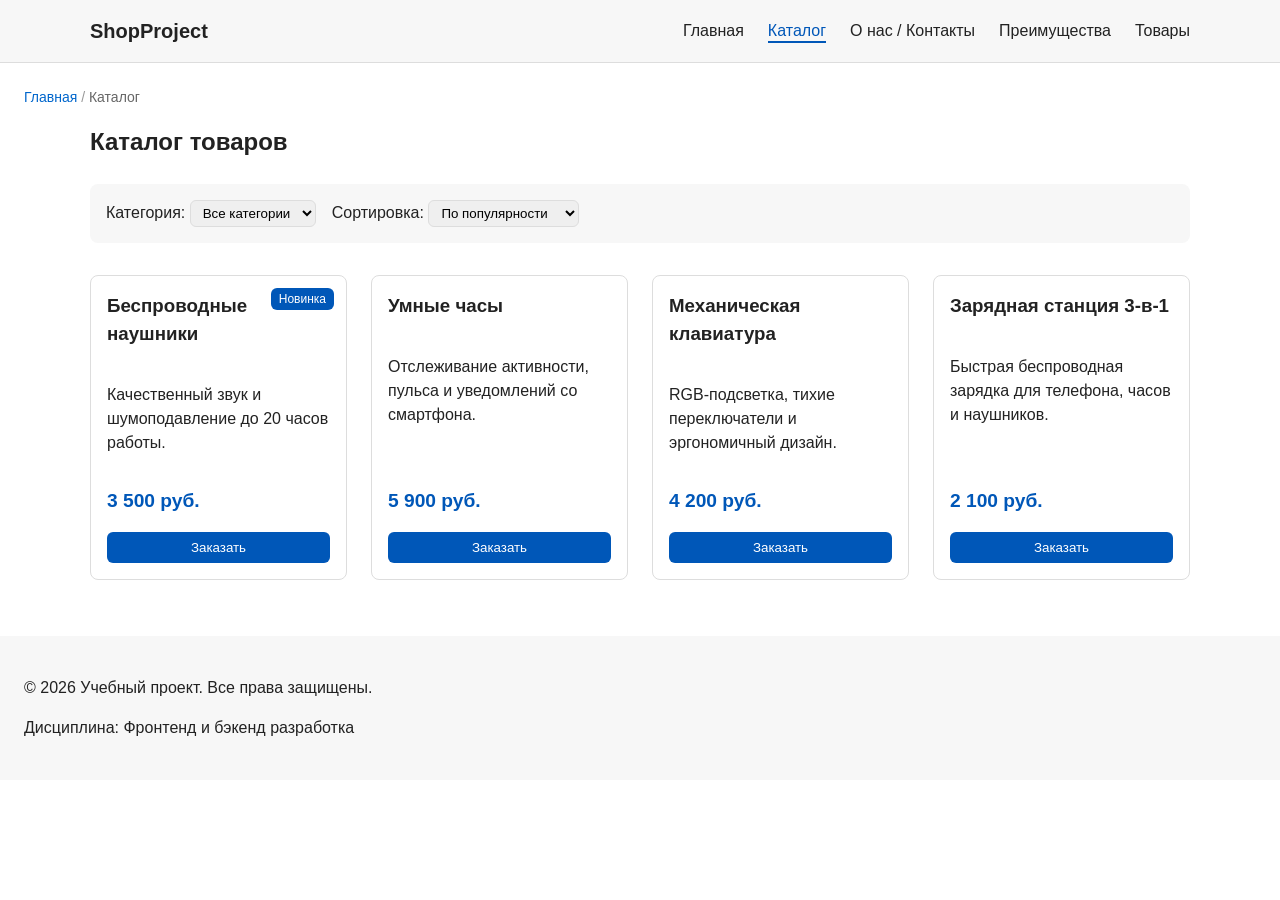
==== catalog.html @ 69bc6176 "feat: add multi-page structure navigation and anchors" ====
<!DOCTYPE html>
<html lang="ru">
<head>
  <meta charset="UTF-8">
  <meta name="viewport" content="width=device-width, initial-scale=1.0">
  <meta name="description" content="Каталог товаров учебного интернет-магазина ShopProject.">
  <title>Каталог товаров — ShopProject</title>
  <link rel="stylesheet" href="css/style.css">
  <script src="js/main.js" defer></script>
</head>
<body>
  <header class="header">
    <div class="header__container">
      <a class="logo" href="index.html">ShopProject</a>
      <input type="checkbox" id="menu-toggle" class="menu-toggle" hidden>
      <label for="menu-toggle" class="burger-button" aria-label="Открыть меню">
        <span></span><span></span><span></span>
      </label>
      <nav class="nav" aria-label="Основная навигация">
        <ul class="nav__list">
          <li class="nav__item"><a class="nav__link" href="index.html">Главная</a></li>
          <li class="nav__item"><a class="nav__link nav__link--active" href="catalog.html">Каталог</a></li>
          <li class="nav__item"><a class="nav__link" href="contacts.html">О нас / Контакты</a></li>
          <li class="nav__item"><a class="nav__link" href="index.html#advantages">Преимущества</a></li>
          <li class="nav__item"><a class="nav__link" href="index.html#popular">Товары</a></li>
        </ul>
      </nav>
    </div>
  </header>
 
  <main class="main-content">
    <nav class="breadcrumbs" aria-label="Хлебные крошки">
      <a href="index.html">Главная</a>
      <span>Каталог</span>
    </nav>

    <section class="section">
      <h1 class="page-title">Каталог товаров</h1>
 
      <!-- Фильтры и каталог -->
      <div class="catalog-toolbar">
        <div class="catalog-toolbar__filter">
          <label for="category-filter">Категория:</label>
          <select id="category-filter" name="category">
            <option value="all">Все категории</option>
            <option value="electronics">Электроника</option>
            <option value="accessories">Аксессуары</option>
          </select>
        </div>
        <div class="catalog-toolbar__sort">
          <label for="price-sort">Сортировка:</label>
          <select id="price-sort" name="sort">
            <option value="popular">По популярности</option>
            <option value="asc">Сначала дешевле</option>
            <option value="desc">Сначала дороже</option>
          </select>
        </div>
      </div>
 
      <div class="catalog-grid">
        <article class="product-card">
          <span class="product-card__badge">Новинка</span>
          <h3 class="product-card__title">Беспроводные наушники</h3>
          <p class="product-card__description">Качественный звук и шумоподавление до 20 часов работы.</p>
          <p class="product-card__price">3 500 руб.</p>
          <button class="button product-card__button" type="button" data-product="Беспроводные наушники">Заказать</button>
        </article>
 
        <article class="product-card">
          <h3 class="product-card__title">Умные часы</h3>
          <p class="product-card__description">Отслеживание активности, пульса и уведомлений со смартфона.</p>
          <p class="product-card__price">5 900 руб.</p>
          <button class="button product-card__button" type="button" data-product="Умные часы">Заказать</button>
        </article>
 
        <article class="product-card">
          <h3 class="product-card__title">Механическая клавиатура</h3>
          <p class="product-card__description">RGB-подсветка, тихие переключатели и эргономичный дизайн.</p>
          <p class="product-card__price">4 200 руб.</p>
          <button class="button product-card__button" type="button" data-product="Механическая клавиатура">Заказать</button>
        </article>
 
        <article class="product-card">
          <h3 class="product-card__title">Зарядная станция 3-в-1</h3>
          <p class="product-card__description">Быстрая беспроводная зарядка для телефона, часов и наушников.</p>
          <p class="product-card__price">2 100 руб.</p>
          <button class="button product-card__button" type="button" data-product="Зарядная станция">Заказать</button>
        </article>
      </div>
    </section>
  </main>
 
  <footer id="contacts" class="footer">
    <p>&copy; 2026 Учебный проект. Все права защищены.</p>
    <p>Дисциплина: Фронтенд и бэкенд разработка</p>
  </footer>
</body>
</html>
---- css/style.css ----
.site-header {
  max-width: 1100px;
  margin: 0 auto;
}

/*
  Оформляем текстовый логотип.
*/
.site-logo {
  font-weight: bold;
  text-decoration: none;
  color: #222222;
}

/*
  Убираем стандартные отступы и маркеры списка навигации.
*/
.site-nav__list {
  padding: 0;
  margin: 16px 0 0;
  list-style: none;
}

/*
  Добавляем расстояние между пунктами меню.
*/
.site-nav__list li {
  margin-bottom: 8px;
}

/*
  Оформляем ссылки меню.
*/
.site-nav__list a {
  color: #0057b8;
  text-decoration: none;
}

/*
  При наведении мыши подчёркиваем ссылку.
  Подробно состояния интерфейса будут рассмотрены в практической работе 1.7.
*/
.site-nav__list a:hover {
  text-decoration: underline;
}
.hero {
  max-width: 1100px;
  margin: 0 auto 32px;
  padding: 32px 20px;
  background-color: #eef5ff;
  border-radius: 12px;
}

/*
  Общий класс для разделов страницы.
*/
.section {
  max-width: 1100px;
  margin: 0 auto 32px;
}

/*
  Убираем лишний верхний отступ у заголовков разделов.
*/
.section h2 {
  margin-top: 0;
}
.product-card {
  margin-bottom: 16px;
  padding: 16px;
  border: 1px solid #dddddd;
  border-radius: 8px;
  background-color: #ffffff;
}
.product-card h3 {
  margin-top: 0;
}
.button {
  display: inline-block;
  padding: 10px 16px;
  color: #ffffff;
  background-color: #0057b8;
  text-decoration: none;
  border-radius: 6px;
}

/*
  Простое состояние наведения для кнопки.
*/
.button:hover {
  background-color: #003f86;
  color: var(--color-white);
}

/*
  Дополнительный информационный блок.
*/
.aside-info {
  max-width: 1100px;
  margin: 0 auto 32px;
  padding: 16px;
  border-left: 4px solid #0057b8;
  background-color: #f7f7f7;
}
/*
  Модальное окно.
  Элемент dialog сам умеет открываться поверх страницы.
*/
.order-dialog {
  width: min(100% - 32px, 560px);
  padding: 24px;
  border: none;
  border-radius: 12px;
}

/*
  Затемнение фона за модальным окном.
*/
.order-dialog::backdrop {
  background-color: rgba(0, 0, 0, 0.5);
}

/*
  Поле формы.
  Каждый блок получает нижний отступ.
*/
.form-field {
  margin-bottom: 16px;
}

/*
  Подпись поля.
*/
.form-field label {
  display: block;
  margin-bottom: 6px;
}

/*
  Основные поля формы.
*/
.form-field input,
.form-field select,
.form-field textarea {
  width: 100%;
  padding: 10px 12px;
  border: 1px solid #cccccc;
  border-radius: 6px;
  font: inherit;
}

/*
  Checkbox не должен занимать всю ширину.
*/
.form-field input[type="checkbox"] {
  width: auto;
}

/*
  Подсказка под полем телефона.
*/
.form-field small {
  display: block;
  margin-top: 4px;
  color: #666666;
}

/*
  Видимый фокус для клавиатурной навигации.
*/
.form-field input:focus-visible,
.form-field select:focus-visible,
.form-field textarea:focus-visible,
.form-actions button:focus-visible {
  outline: 2px solid #0057b8;
  outline-offset: 2px;
}

/*
  Подсветка ошибочных полей.
  Атрибут aria-invalid будет добавляться через JavaScript.
*/
[aria-invalid="true"] {
  border-color: #b00020;
}

/*
  Кнопки формы.
*/
.form-actions {
  display: flex;
  gap: 12px;
  margin-top: 20px;
}

/*
  Сообщение об успешной отправке.
*/
.success-message {
  max-width: 1100px;
  margin: 24px auto;
  padding: 16px;
  border-left: 4px solid #168a2f;
  background-color: #eefaf0;
}

/* ===============================
   1. Переменные проекта
   =============================== */
:root {
  /* Основные цвета */
  --color-bg: #ffffff;
  --color-text: #222222;
  --color-muted: #666666;
  --color-primary: #0057b8;
  --color-primary-dark: #003f86;
  --color-border: #dddddd;
  --color-surface: #f7f7f7;
  --color-surface-accent: #eef5ff;
  --color-danger: #b00020;
  --color-success: #168a2f;
  --color-success-bg: #eefaf0;
  --color-white: #ffffff;

  /* Отступы */
  --space-xs: 4px;
  --space-sm: 8px;
  --space-md: 16px;
  --space-lg: 24px;
  --space-xl: 32px;

  /* Скругления */
  --radius-sm: 6px;
  --radius-md: 8px;
  --radius-lg: 12px;

  /* Размеры */
  --container-width: 1100px;
}

/* ===============================
   2. Базовые стили
   =============================== */
* {
  box-sizing: border-box;
}

body {
  margin: 0;
  font-family: Arial, sans-serif;
  line-height: 1.5;
  color: var(--color-text);
  background-color: var(--color-bg);
}

header,
main,
footer {
  padding: var(--space-lg);
}

header,
footer {
  background-color: var(--color-surface);
}

/* ===============================
   3. Общие элементы интерфейса
   =============================== */
a {
  color: var(--color-primary);
}

a:hover {
  color: var(--color-primary-dark);
}

a:focus-visible {
  outline: 2px solid var(--color-primary);
  outline-offset: 3px;
}

.button {
  display: inline-block;
  padding: var(--space-sm) var(--space-md);
  color: var(--color-white);
  background-color: var(--color-primary);
  text-decoration: none;
  border: none;
  border-radius: var(--radius-sm);
  cursor: pointer;
}

.button:hover {
  background-color: var(--color-primary-dark);
}

.button:focus-visible {
  outline: 2px solid var(--color-primary);
  outline-offset: 3px;
}

.button:disabled {
  opacity: 0.6;
  cursor: not-allowed;
}

/* ===============================
   4. Компоненты страницы
   =============================== */
.hero {
  max-width: var(--container-width);
  margin: 0 auto var(--space-xl);
  padding: var(--space-xl) var(--space-lg);
  background-color: var(--color-surface-accent);
  border-radius: var(--radius-lg);
}

.section {
  max-width: var(--container-width);
  margin: 0 auto var(--space-xl);
}

.section h2 {
  margin-top: 0;
}

.product-card {
  margin-bottom: var(--space-md);
  padding: var(--space-md);
  border: 1px solid var(--color-border);
  border-radius: var(--radius-md);
  background-color: var(--color-bg);
}

.product-card:hover {
  border-color: var(--color-primary);
}

.product-card h3 {
  margin-top: 0;
}

.aside-info {
  max-width: var(--container-width);
  margin: 0 auto var(--space-xl);
  padding: var(--space-md);
  border-left: 4px solid var(--color-primary);
  background-color: var(--color-surface);
}

/* ===============================
   5. Форма и модальное окно
   =============================== */
.order-dialog {
  width: min(100% - 32px, 560px);
  padding: var(--space-lg);
  border: none;
  border-radius: var(--radius-lg);
}

.order-dialog::backdrop {
  background-color: rgba(0, 0, 0, 0.5);
}

.form-field {
  margin-bottom: var(--space-md);
}

.form-field label {
  display: block;
  margin-bottom: var(--space-xs);
}

.form-field input,
.form-field select,
.form-field textarea {
  width: 100%;
  padding: 10px 12px;
  border: 1px solid var(--color-border);
  border-radius: var(--radius-sm);
  font: inherit;
}

.form-field input[type="checkbox"] {
  width: auto;
}

.form-field small {
  display: block;
  margin-top: var(--space-xs);
  color: var(--color-muted);
}

.form-field input:hover,
.form-field select:hover,
.form-field textarea:hover {
  border-color: var(--color-primary);
}

.form-field input:focus-visible,
.form-field select:focus-visible,
.form-field textarea:focus-visible,
.form-actions button:focus-visible {
  outline: 2px solid var(--color-primary);
  outline-offset: 3px;
}

[aria-invalid="true"] {
  border-color: var(--color-danger);
}

.success-message {
  max-width: var(--container-width);
  margin: var(--space-lg) auto;
  padding: var(--space-md);
  border-left: 4px solid var(--color-success);
  background-color: var(--color-success-bg);
}
.header {
  position: sticky;
  top: 0;
  z-index:1000;
  background-color: var(--color-surface);
  border-bottom: 1px solid var(--color-border);
  padding: var(--space-md) var(--space-lg);
}
 
.header__container {
  max-width: var(--container-width);
  margin: 0 auto;
  display: flex;
  align-items: center;
  justify-content: space-between;
}
 
.logo {
  font-size: 1.25rem;
  font-weight: bold;
  color: var(--color-text);
  text-decoration: none;
}
 
.nav__list {
  display: flex;
  gap: var(--space-lg);
  margin: 0;
  padding: 0;
  list-style: none;
}
 
.nav__link {
  color: var(--color-text);
  text-decoration: none;
  font-weight: 500;
  transition: color 0.2s ease;
}
 
.nav__link:hover {
  color: var(--color-primary);
}
 
.nav__link--active {
  color: var(--color-primary);
  border-bottom: 2px solid var(--color-primary);
  padding-bottom: 2px;
}
 
/* Мобильная гамбургер-кнопка (скрыта на ПК) */
.burger-button {
  display: none;
  flex-direction: column;
  gap: 4px;
  cursor: pointer;
}
 
.burger-button span {
  width: 24px;
  height: 3px;
  background-color: var(--color-text);
  border-radius: 2px;
}
 
/* ===============================
   7. Каталог и Сетка (Grid)
   =============================== */
.page-title {
  margin-top: 0;
  margin-bottom: var(--space-lg);
}
 
.catalog-toolbar {
  display: flex;
  flex-wrap: wrap;
  gap: var(--space-md);
  margin-bottom: var(--space-xl);
  padding: var(--space-md);
  background-color: var(--color-surface);
  border-radius: var(--radius-md);
}
 
.catalog-toolbar select {
  padding: var(--space-xs) var(--space-sm);
  border: 1px solid var(--color-border);
  border-radius: var(--radius-sm);
}
 
.catalog-grid {
  display: grid;
  grid-template-columns: repeat(auto-fill, minmax(250px, 1fr));
  gap: var(--space-lg);
}
 
.product-card {
  position: relative;
  display: flex;
  flex-direction: column;
  height: 100%;
}
 
.product-card__badge {
  position: absolute;
  top: 12px;
  right: 12px;
  background-color: var(--color-primary);
  color: var(--color-white);
  font-size: 0.75rem;
  padding: 2px 8px;
  border-radius: var(--radius-sm);
}
 
.product-card__price {
  font-size: 1.2rem;
  font-weight: bold;
  color: var(--color-primary);
  margin-top: auto;
  margin-bottom: var(--space-md);
}
 
/* ===============================
   8. Информационная страница и Таблица
   =============================== */
.info-block__lead {
  font-size: 1.1rem;
  line-height: 1.6;
}
 
.tech-table {
  width: 100%;
  border-collapse: collapse;
  margin-top: var(--space-md);
}
 
.tech-table th,
.tech-table td {
  padding: var(--space-sm) var(--space-md);
  border: 1px solid var(--color-border);
  text-align: left;
}
 
.tech-table th {
  background-color: var(--color-surface);
}
 
/* Адаптивность для мобильных устройств */
@media (max-width: 768px) {
  .burger-button {
    display: flex;
  }
 
  .nav {
    display: none;
    width: 100%;
  }
 
  .menu-toggle:checked ~ .nav {
    display: block;
  }
 
  .header__container {
    flex-wrap: wrap;
  }
 
  .nav__list {
    flex-direction: column;
    gap: var(--space-sm);
    padding-top: var(--space-md);
  }
}

/* Плавный скролл к якорным ссылкам */
html {
  scroll-behavior: smooth;
}

/* Стили для хлебных крошек */
.breadcrumbs {
  margin-bottom: var(--space-md, 20px);
  font-size: 14px;
  color: #666;
}

.breadcrumbs a {
  color: #0066cc;
  text-decoration: none;
}

.breadcrumbs a:hover {
  text-decoration: underline;
}

.breadcrumbs span::before {
  content: " / ";
  color: #999;
}
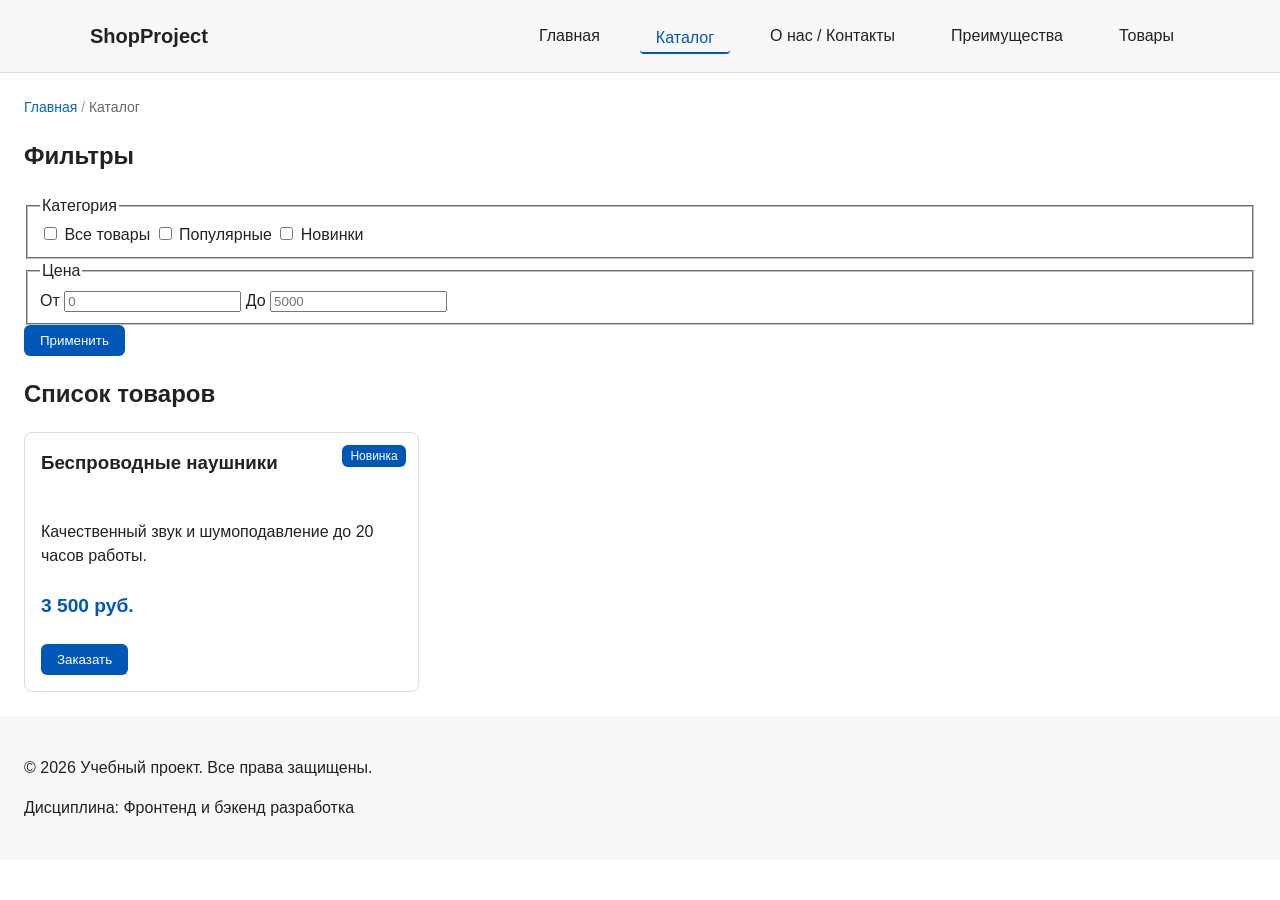
==== commit 1ed14a28: "add flex navigation and grid catalog" ====
--- a/catalog.html
+++ b/catalog.html
@@ -28,36 +28,38 @@
     </div>
   </header>
  
-  <main class="main-content">
-    <nav class="breadcrumbs" aria-label="Хлебные крошки">
-      <a href="index.html">Главная</a>
-      <span>Каталог</span>
-    </nav>
+ <main class="main-content">
+  <nav class="breadcrumbs" aria-label="Хлебные крошки">
+    <a href="index.html">Главная</a>
+    <span>Каталог</span>
+  </nav>
 
-    <section class="section">
-      <h1 class="page-title">Каталог товаров</h1>
- 
-      <!-- Фильтры и каталог -->
-      <div class="catalog-toolbar">
-        <div class="catalog-toolbar__filter">
-          <label for="category-filter">Категория:</label>
-          <select id="category-filter" name="category">
-            <option value="all">Все категории</option>
-            <option value="electronics">Электроника</option>
-            <option value="accessories">Аксессуары</option>
-          </select>
-        </div>
-        <div class="catalog-toolbar__sort">
-          <label for="price-sort">Сортировка:</label>
-          <select id="price-sort" name="sort">
-            <option value="popular">По популярности</option>
-            <option value="asc">Сначала дешевле</option>
-            <option value="desc">Сначала дороже</option>
-          </select>
-        </div>
-      </div>
- 
-      <div class="catalog-grid">
+  <section class="catalog-layout">
+    <!-- Боковой блок фильтров -->
+    <aside class="catalog-filters">
+      <h2>Фильтры</h2>
+      <form class="filters-form" action="#" method="get">
+        <fieldset>
+          <legend>Категория</legend>
+          <label><input type="checkbox" name="category" value="all"> Все товары</label>
+          <label><input type="checkbox" name="category" value="popular"> Популярные</label>
+          <label><input type="checkbox" name="category" value="new"> Новинки</label>
+        </fieldset>
+        <fieldset>
+          <legend>Цена</legend>
+          <label for="price-from">От</label>
+          <input id="price-from" name="price-from" type="number" min="0" placeholder="0">
+          <label for="price-to">До</label>
+          <input id="price-to" name="price-to" type="number" min="0" placeholder="5000">
+        </fieldset>
+        <button class="button" type="submit">Применить</button>
+      </form>
+    </aside>
+
+    <!-- Основной список товаров -->
+    <section class="catalog-products">
+      <h2>Список товаров</h2>
+      <div class="products-grid">
         <article class="product-card">
           <span class="product-card__badge">Новинка</span>
           <h3 class="product-card__title">Беспроводные наушники</h3>
@@ -65,30 +67,11 @@
           <p class="product-card__price">3 500 руб.</p>
           <button class="button product-card__button" type="button" data-product="Беспроводные наушники">Заказать</button>
         </article>
- 
-        <article class="product-card">
-          <h3 class="product-card__title">Умные часы</h3>
-          <p class="product-card__description">Отслеживание активности, пульса и уведомлений со смартфона.</p>
-          <p class="product-card__price">5 900 руб.</p>
-          <button class="button product-card__button" type="button" data-product="Умные часы">Заказать</button>
-        </article>
- 
-        <article class="product-card">
-          <h3 class="product-card__title">Механическая клавиатура</h3>
-          <p class="product-card__description">RGB-подсветка, тихие переключатели и эргономичный дизайн.</p>
-          <p class="product-card__price">4 200 руб.</p>
-          <button class="button product-card__button" type="button" data-product="Механическая клавиатура">Заказать</button>
-        </article>
- 
-        <article class="product-card">
-          <h3 class="product-card__title">Зарядная станция 3-в-1</h3>
-          <p class="product-card__description">Быстрая беспроводная зарядка для телефона, часов и наушников.</p>
-          <p class="product-card__price">2 100 руб.</p>
-          <button class="button product-card__button" type="button" data-product="Зарядная станция">Заказать</button>
-        </article>
+        <!-- Дополнительные карточки -->
       </div>
     </section>
-  </main>
+  </section>
+</main>
  
   <footer id="contacts" class="footer">
     <p>&copy; 2026 Учебный проект. Все права защищены.</p>
--- a/css/style.css
+++ b/css/style.css
@@ -15,34 +15,31 @@
 /*
   Убираем стандартные отступы и маркеры списка навигации.
 */
-.site-nav__list {
+/* Навигационное меню на Flexbox */
+.nav__list, .site-nav__list {
+  display: flex;
+  flex-wrap: wrap;
+  justify-content: center;
+  align-items: center;
+  gap: var(--space-md, 16px);
   padding: 0;
-  margin: 16px 0 0;
+  margin: var(--space-md, 16px) 0 0;
   list-style: none;
 }
 
-/*
-  Добавляем расстояние между пунктами меню.
-*/
-.site-nav__list li {
-  margin-bottom: 8px;
-}
-
-/*
-  Оформляем ссылки меню.
-*/
-.site-nav__list a {
-  color: #0057b8;
+.nav__link, .site-nav__list a {
+  display: inline-block;
+  padding: 8px 16px;
+  color: var(--color-primary, #0066cc);
   text-decoration: none;
-}
-
-/*
-  При наведении мыши подчёркиваем ссылку.
-  Подробно состояния интерфейса будут рассмотрены в практической работе 1.7.
-*/
-.site-nav__list a:hover {
-  text-decoration: underline;
-}
+  border-radius: 4px;
+}
+
+.nav__link:hover, .site-nav__list a:hover {
+  color: #fff;
+  background-color: var(--color-primary, #0066cc);
+}
+
 .hero {
   max-width: 1100px;
   margin: 0 auto 32px;
@@ -612,4 +609,30 @@
 .breadcrumbs span::before {
   content: " / ";
   color: #999;
+}
+
+/* Сетка товаров Grid */
+.products-grid {
+  display: grid;
+  grid-template-columns: repeat(3, 1fr);
+  gap: var(--space-lg, 24px);
+}
+
+/* Внутренняя Flex-раскладка карточки */
+.product-card {
+  display: flex;
+  flex-direction: column;
+  gap: var(--space-sm, 12px);
+  margin-bottom: 0;
+  padding: var(--space-md, 16px);
+  border: 1px solid var(--color-border, #ddd);
+  border-radius: 8px;
+  background-color: var(--color-bg, #fff);
+}
+
+/* Прижимаем кнопку "Заказать" к низу карточки */
+.product-card .button,
+.product-card__button {
+  margin-top: auto;
+  align-self: flex-start;
 }
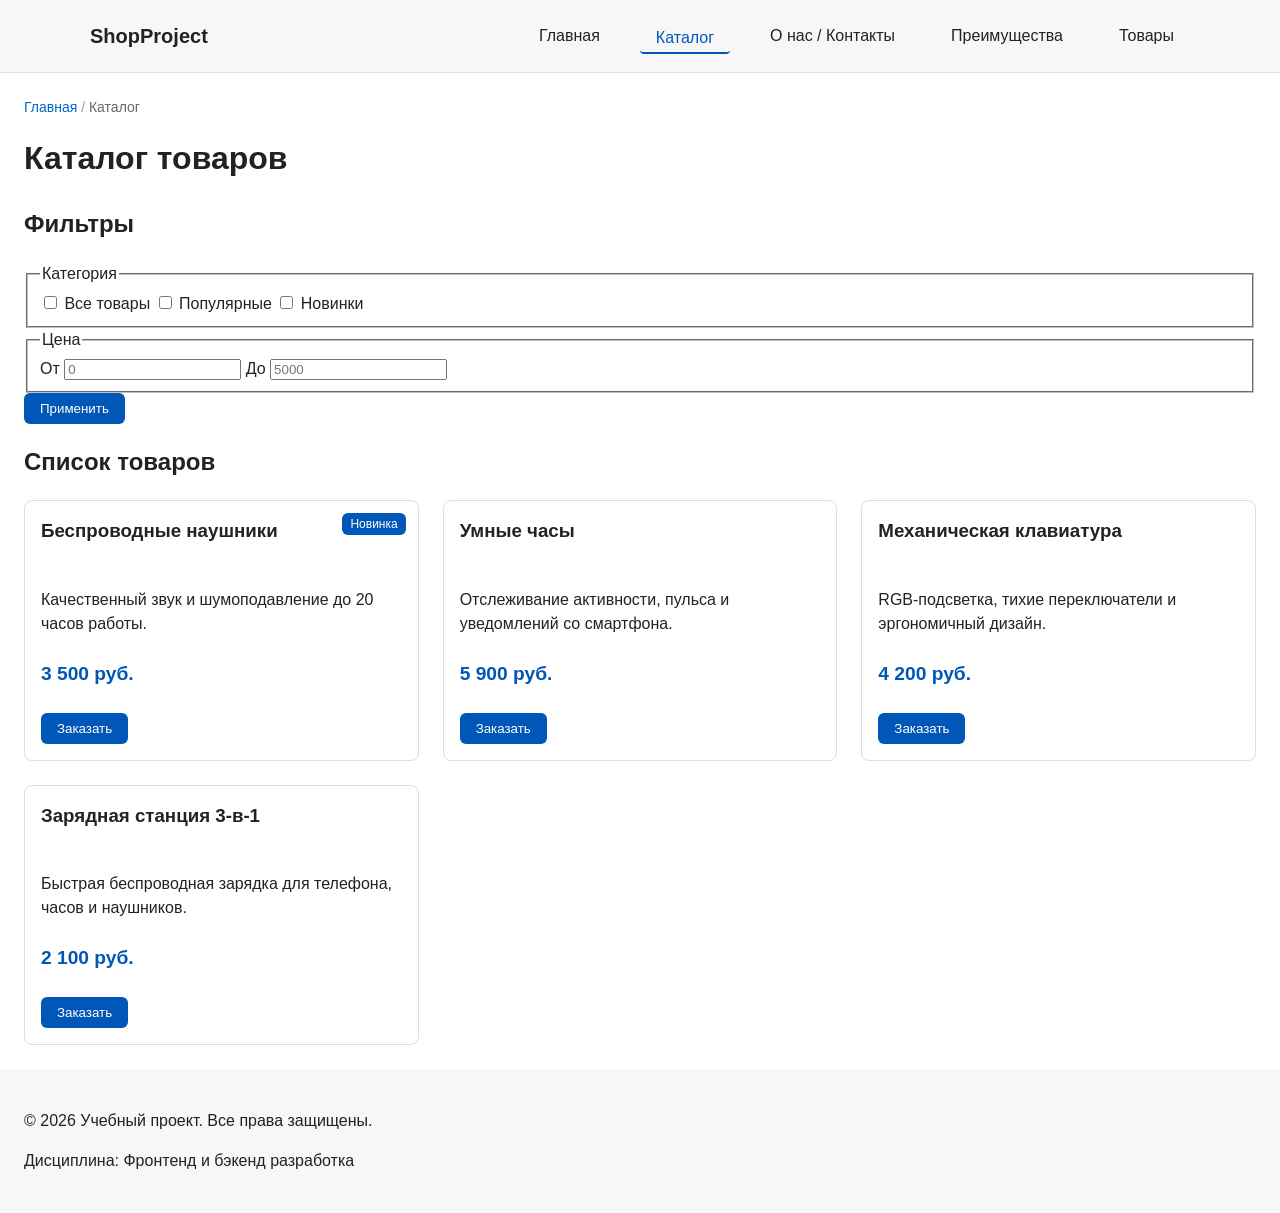
==== commit 92f51bb0: "Refactor catalog page layout with filters and products Updated the layout of the catalog page to inc" ====
--- a/catalog.html
+++ b/catalog.html
@@ -28,14 +28,19 @@
     </div>
   </header>
  
- <main class="main-content">
+  <main class="main-content">
+  <!-- Хлебные крошки -->
   <nav class="breadcrumbs" aria-label="Хлебные крошки">
     <a href="index.html">Главная</a>
     <span>Каталог</span>
   </nav>
 
+  <h1 class="page-title">Каталог товаров</h1>
+
+  <!-- Двухколоночный макет: Слева фильтры, Справа товары -->
   <section class="catalog-layout">
-    <!-- Боковой блок фильтров -->
+    
+    <!-- Боковой блок фильтров (СЛЕВА) -->
     <aside class="catalog-filters">
       <h2>Фильтры</h2>
       <form class="filters-form" action="#" method="get">
@@ -56,7 +61,7 @@
       </form>
     </aside>
 
-    <!-- Основной список товаров -->
+    <!-- Основной список товаров (СПРАВА) -->
     <section class="catalog-products">
       <h2>Список товаров</h2>
       <div class="products-grid">
@@ -67,9 +72,30 @@
           <p class="product-card__price">3 500 руб.</p>
           <button class="button product-card__button" type="button" data-product="Беспроводные наушники">Заказать</button>
         </article>
-        <!-- Дополнительные карточки -->
+
+        <article class="product-card">
+          <h3 class="product-card__title">Умные часы</h3>
+          <p class="product-card__description">Отслеживание активности, пульса и уведомлений со смартфона.</p>
+          <p class="product-card__price">5 900 руб.</p>
+          <button class="button product-card__button" type="button" data-product="Умные часы">Заказать</button>
+        </article>
+
+        <article class="product-card">
+          <h3 class="product-card__title">Механическая клавиатура</h3>
+          <p class="product-card__description">RGB-подсветка, тихие переключатели и эргономичный дизайн.</p>
+          <p class="product-card__price">4 200 руб.</p>
+          <button class="button product-card__button" type="button" data-product="Механическая клавиатура">Заказать</button>
+        </article>
+
+        <article class="product-card">
+          <h3 class="product-card__title">Зарядная станция 3-в-1</h3>
+          <p class="product-card__description">Быстрая беспроводная зарядка для телефона, часов и наушников.</p>
+          <p class="product-card__price">2 100 руб.</p>
+          <button class="button product-card__button" type="button" data-product="Зарядная станция">Заказать</button>
+        </article>
       </div>
     </section>
+
   </section>
 </main>
  
@@ -78,4 +104,4 @@
     <p>Дисциплина: Фронтенд и бэкенд разработка</p>
   </footer>
 </body>
-</html>+</html>
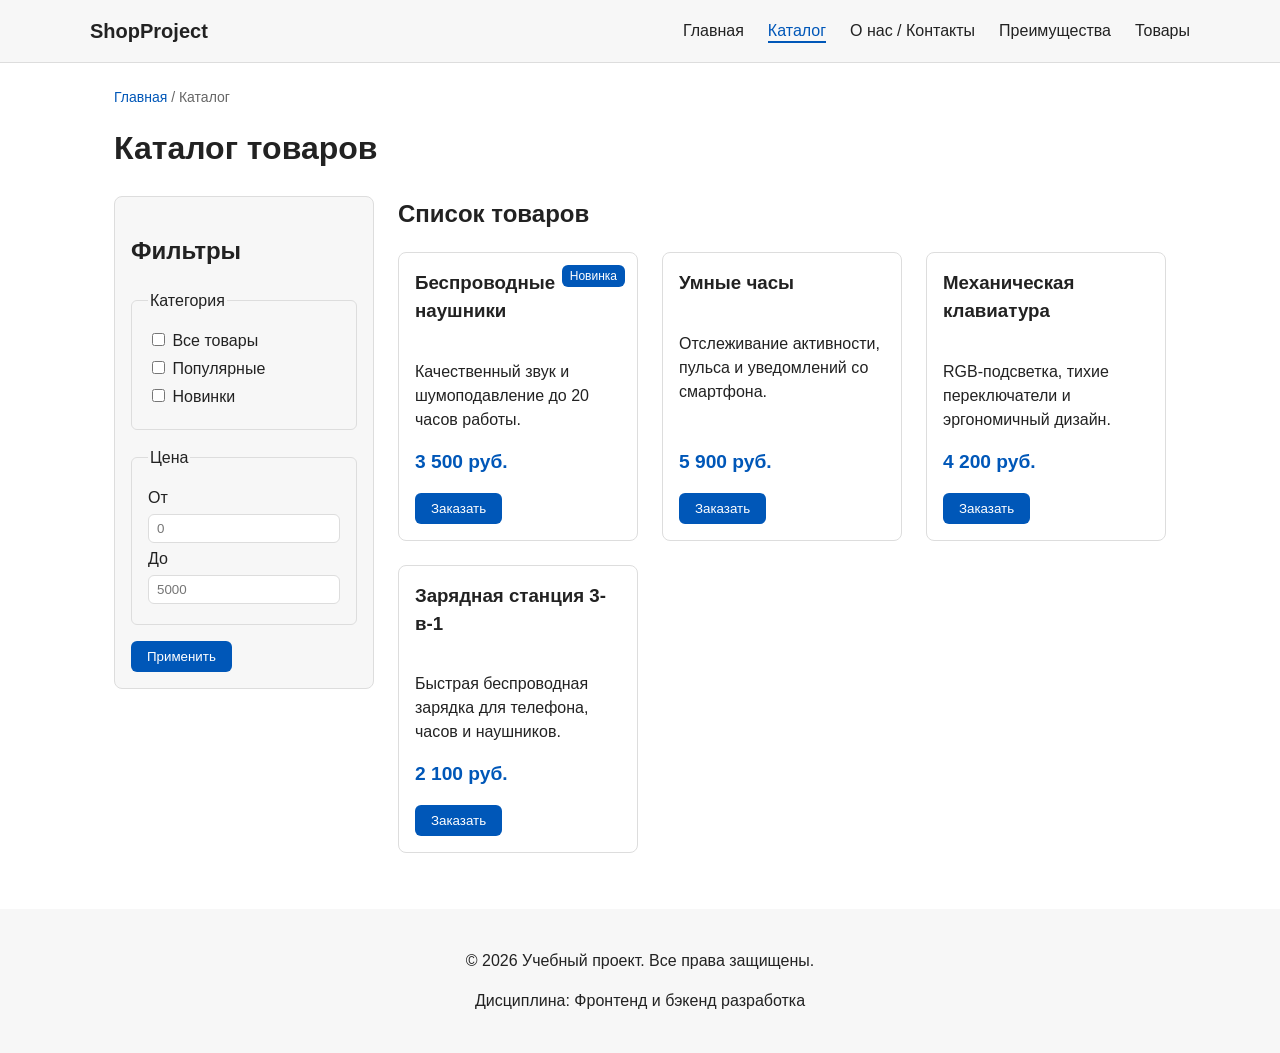
==== commit 6b70aab2: "Update comments in catalog.html for clarity" ====
--- a/catalog.html
+++ b/catalog.html
@@ -29,7 +29,6 @@
   </header>
  
   <main class="main-content">
-  <!-- Хлебные крошки -->
   <nav class="breadcrumbs" aria-label="Хлебные крошки">
     <a href="index.html">Главная</a>
     <span>Каталог</span>
@@ -37,10 +36,10 @@
 
   <h1 class="page-title">Каталог товаров</h1>
 
-  <!-- Двухколоночный макет: Слева фильтры, Справа товары -->
+  <!-- Единый Grid-контейнер для 2 колонок -->
   <section class="catalog-layout">
     
-    <!-- Боковой блок фильтров (СЛЕВА) -->
+    <!-- Левая колонка: Фильтры -->
     <aside class="catalog-filters">
       <h2>Фильтры</h2>
       <form class="filters-form" action="#" method="get">
@@ -61,7 +60,7 @@
       </form>
     </aside>
 
-    <!-- Основной список товаров (СПРАВА) -->
+    <!-- Правая колонка: Товары -->
     <section class="catalog-products">
       <h2>Список товаров</h2>
       <div class="products-grid">
@@ -98,7 +97,6 @@
 
   </section>
 </main>
- 
   <footer id="contacts" class="footer">
     <p>&copy; 2026 Учебный проект. Все права защищены.</p>
     <p>Дисциплина: Фронтенд и бэкенд разработка</p>
--- a/css/style.css
+++ b/css/style.css
@@ -1,206 +1,3 @@
-.site-header {
-  max-width: 1100px;
-  margin: 0 auto;
-}
-
-/*
-  Оформляем текстовый логотип.
-*/
-.site-logo {
-  font-weight: bold;
-  text-decoration: none;
-  color: #222222;
-}
-
-/*
-  Убираем стандартные отступы и маркеры списка навигации.
-*/
-/* Навигационное меню на Flexbox */
-.nav__list, .site-nav__list {
-  display: flex;
-  flex-wrap: wrap;
-  justify-content: center;
-  align-items: center;
-  gap: var(--space-md, 16px);
-  padding: 0;
-  margin: var(--space-md, 16px) 0 0;
-  list-style: none;
-}
-
-.nav__link, .site-nav__list a {
-  display: inline-block;
-  padding: 8px 16px;
-  color: var(--color-primary, #0066cc);
-  text-decoration: none;
-  border-radius: 4px;
-}
-
-.nav__link:hover, .site-nav__list a:hover {
-  color: #fff;
-  background-color: var(--color-primary, #0066cc);
-}
-
-.hero {
-  max-width: 1100px;
-  margin: 0 auto 32px;
-  padding: 32px 20px;
-  background-color: #eef5ff;
-  border-radius: 12px;
-}
-
-/*
-  Общий класс для разделов страницы.
-*/
-.section {
-  max-width: 1100px;
-  margin: 0 auto 32px;
-}
-
-/*
-  Убираем лишний верхний отступ у заголовков разделов.
-*/
-.section h2 {
-  margin-top: 0;
-}
-.product-card {
-  margin-bottom: 16px;
-  padding: 16px;
-  border: 1px solid #dddddd;
-  border-radius: 8px;
-  background-color: #ffffff;
-}
-.product-card h3 {
-  margin-top: 0;
-}
-.button {
-  display: inline-block;
-  padding: 10px 16px;
-  color: #ffffff;
-  background-color: #0057b8;
-  text-decoration: none;
-  border-radius: 6px;
-}
-
-/*
-  Простое состояние наведения для кнопки.
-*/
-.button:hover {
-  background-color: #003f86;
-  color: var(--color-white);
-}
-
-/*
-  Дополнительный информационный блок.
-*/
-.aside-info {
-  max-width: 1100px;
-  margin: 0 auto 32px;
-  padding: 16px;
-  border-left: 4px solid #0057b8;
-  background-color: #f7f7f7;
-}
-/*
-  Модальное окно.
-  Элемент dialog сам умеет открываться поверх страницы.
-*/
-.order-dialog {
-  width: min(100% - 32px, 560px);
-  padding: 24px;
-  border: none;
-  border-radius: 12px;
-}
-
-/*
-  Затемнение фона за модальным окном.
-*/
-.order-dialog::backdrop {
-  background-color: rgba(0, 0, 0, 0.5);
-}
-
-/*
-  Поле формы.
-  Каждый блок получает нижний отступ.
-*/
-.form-field {
-  margin-bottom: 16px;
-}
-
-/*
-  Подпись поля.
-*/
-.form-field label {
-  display: block;
-  margin-bottom: 6px;
-}
-
-/*
-  Основные поля формы.
-*/
-.form-field input,
-.form-field select,
-.form-field textarea {
-  width: 100%;
-  padding: 10px 12px;
-  border: 1px solid #cccccc;
-  border-radius: 6px;
-  font: inherit;
-}
-
-/*
-  Checkbox не должен занимать всю ширину.
-*/
-.form-field input[type="checkbox"] {
-  width: auto;
-}
-
-/*
-  Подсказка под полем телефона.
-*/
-.form-field small {
-  display: block;
-  margin-top: 4px;
-  color: #666666;
-}
-
-/*
-  Видимый фокус для клавиатурной навигации.
-*/
-.form-field input:focus-visible,
-.form-field select:focus-visible,
-.form-field textarea:focus-visible,
-.form-actions button:focus-visible {
-  outline: 2px solid #0057b8;
-  outline-offset: 2px;
-}
-
-/*
-  Подсветка ошибочных полей.
-  Атрибут aria-invalid будет добавляться через JavaScript.
-*/
-[aria-invalid="true"] {
-  border-color: #b00020;
-}
-
-/*
-  Кнопки формы.
-*/
-.form-actions {
-  display: flex;
-  gap: 12px;
-  margin-top: 20px;
-}
-
-/*
-  Сообщение об успешной отправке.
-*/
-.success-message {
-  max-width: 1100px;
-  margin: 24px auto;
-  padding: 16px;
-  border-left: 4px solid #168a2f;
-  background-color: #eefaf0;
-}
-
 /* ===============================
    1. Переменные проекта
    =============================== */
@@ -238,8 +35,14 @@
 /* ===============================
    2. Базовые стили
    =============================== */
-* {
+*,
+*::before,
+*::after {
   box-sizing: border-box;
+}
+
+html {
+  scroll-behavior: smooth;
 }
 
 body {
@@ -250,33 +53,219 @@
   background-color: var(--color-bg);
 }
 
-header,
-main,
-footer {
+main {
+  max-width: var(--container-width);
+  margin: 0 auto;
   padding: var(--space-lg);
 }
 
-header,
 footer {
   background-color: var(--color-surface);
-}
-
-/* ===============================
-   3. Общие элементы интерфейса
-   =============================== */
-a {
+  padding: var(--space-lg);
+  text-align: center;
+}
+
+/* ===============================
+   3. Хлебные крошки
+   =============================== */
+.breadcrumbs {
+  margin-bottom: var(--space-md);
+  font-size: 14px;
+  color: var(--color-muted);
+}
+
+.breadcrumbs a {
   color: var(--color-primary);
-}
-
-a:hover {
-  color: var(--color-primary-dark);
-}
-
-a:focus-visible {
-  outline: 2px solid var(--color-primary);
-  outline-offset: 3px;
-}
-
+  text-decoration: none;
+}
+
+.breadcrumbs a:hover {
+  text-decoration: underline;
+}
+
+.breadcrumbs span::before {
+  content: " / ";
+  color: var(--color-muted);
+}
+
+/* ===============================
+   4. Шапка и Навигация (Flexbox)
+   =============================== */
+.header {
+  position: sticky;
+  top: 0;
+  z-index: 1000;
+  background-color: var(--color-surface);
+  border-bottom: 1px solid var(--color-border);
+  padding: var(--space-md) var(--space-lg);
+}
+
+.header__container {
+  max-width: var(--container-width);
+  margin: 0 auto;
+  display: flex;
+  align-items: center;
+  justify-content: space-between;
+}
+
+.logo {
+  font-size: 1.25rem;
+  font-weight: bold;
+  color: var(--color-text);
+  text-decoration: none;
+}
+
+.nav__list {
+  display: flex;
+  gap: var(--space-lg);
+  margin: 0;
+  padding: 0;
+  list-style: none;
+}
+
+.nav__link {
+  color: var(--color-text);
+  text-decoration: none;
+  font-weight: 500;
+  transition: color 0.2s ease;
+}
+
+.nav__link:hover {
+  color: var(--color-primary);
+}
+
+.nav__link--active {
+  color: var(--color-primary);
+  border-bottom: 2px solid var(--color-primary);
+  padding-bottom: 2px;
+}
+
+.burger-button {
+  display: none;
+  flex-direction: column;
+  gap: 4px;
+  cursor: pointer;
+}
+
+.burger-button span {
+  width: 24px;
+  height: 3px;
+  background-color: var(--color-text);
+  border-radius: 2px;
+}
+
+/* ===============================
+   5. Макет каталога и Сетка (Grid)
+   =============================== */
+.page-title {
+  margin-top: 0;
+  margin-bottom: var(--space-lg);
+}
+
+/* Двухколоночный макет каталога (Фильтры слева, товары справа) */
+.catalog-layout {
+  display: grid;
+  grid-template-columns: 260px 1fr;
+  grid-template-areas: "filters products";
+  gap: var(--space-lg);
+  margin-bottom: var(--space-xl);
+}
+
+/* Область фильтров слева */
+.catalog-filters {
+  grid-area: filters;
+  padding: var(--space-md);
+  border: 1px solid var(--color-border);
+  border-radius: var(--radius-md);
+  background-color: var(--color-surface);
+  height: fit-content;
+}
+
+.filters-form {
+  display: flex;
+  flex-direction: column;
+  gap: var(--space-md);
+}
+
+.filters-form fieldset {
+  margin: 0;
+  padding: var(--space-md);
+  border: 1px solid var(--color-border);
+  border-radius: var(--radius-sm);
+}
+
+.filters-form label {
+  display: block;
+  margin-bottom: var(--space-xs);
+  cursor: pointer;
+}
+
+.filters-form input[type="number"] {
+  width: 100%;
+  padding: 6px 8px;
+  margin-bottom: var(--space-xs);
+  border: 1px solid var(--color-border);
+  border-radius: var(--radius-sm);
+}
+
+/* Область товаров справа */
+.catalog-products {
+  grid-area: products;
+}
+
+.catalog-products h2 {
+  margin-top: 0;
+}
+
+/* Сетка карточек товаров (3 колонки) */
+.products-grid {
+  display: grid;
+  grid-template-columns: repeat(3, 1fr);
+  gap: var(--space-lg);
+}
+
+/* Карточка товара */
+.product-card {
+  position: relative;
+  display: flex;
+  flex-direction: column;
+  padding: var(--space-md);
+  border: 1px solid var(--color-border);
+  border-radius: var(--radius-md);
+  background-color: var(--color-bg);
+}
+
+.product-card:hover {
+  border-color: var(--color-primary);
+}
+
+.product-card h3,
+.product-card__title {
+  margin-top: 0;
+}
+
+.product-card__badge {
+  position: absolute;
+  top: 12px;
+  right: 12px;
+  background-color: var(--color-primary);
+  color: var(--color-white);
+  font-size: 0.75rem;
+  padding: 2px 8px;
+  border-radius: var(--radius-sm);
+}
+
+.product-card__price {
+  font-size: 1.2rem;
+  font-weight: bold;
+  color: var(--color-primary);
+  margin-top: auto;
+  margin-bottom: var(--space-md);
+}
+
+/* ===============================
+   6. Общие компоненты и кнопки
+   =============================== */
 .button {
   display: inline-block;
   padding: var(--space-sm) var(--space-md);
@@ -286,353 +275,48 @@
   border: none;
   border-radius: var(--radius-sm);
   cursor: pointer;
+  align-self: flex-start;
 }
 
 .button:hover {
   background-color: var(--color-primary-dark);
 }
 
-.button:focus-visible {
-  outline: 2px solid var(--color-primary);
-  outline-offset: 3px;
-}
-
-.button:disabled {
-  opacity: 0.6;
-  cursor: not-allowed;
-}
-
-/* ===============================
-   4. Компоненты страницы
-   =============================== */
-.hero {
-  max-width: var(--container-width);
-  margin: 0 auto var(--space-xl);
-  padding: var(--space-xl) var(--space-lg);
-  background-color: var(--color-surface-accent);
-  border-radius: var(--radius-lg);
-}
-
-.section {
-  max-width: var(--container-width);
-  margin: 0 auto var(--space-xl);
-}
-
-.section h2 {
-  margin-top: 0;
-}
-
-.product-card {
-  margin-bottom: var(--space-md);
-  padding: var(--space-md);
-  border: 1px solid var(--color-border);
-  border-radius: var(--radius-md);
-  background-color: var(--color-bg);
-}
-
-.product-card:hover {
-  border-color: var(--color-primary);
-}
-
-.product-card h3 {
-  margin-top: 0;
-}
-
-.aside-info {
-  max-width: var(--container-width);
-  margin: 0 auto var(--space-xl);
-  padding: var(--space-md);
-  border-left: 4px solid var(--color-primary);
-  background-color: var(--color-surface);
-}
-
-/* ===============================
-   5. Форма и модальное окно
-   =============================== */
-.order-dialog {
-  width: min(100% - 32px, 560px);
-  padding: var(--space-lg);
-  border: none;
-  border-radius: var(--radius-lg);
-}
-
-.order-dialog::backdrop {
-  background-color: rgba(0, 0, 0, 0.5);
-}
-
-.form-field {
-  margin-bottom: var(--space-md);
-}
-
-.form-field label {
-  display: block;
-  margin-bottom: var(--space-xs);
-}
-
-.form-field input,
-.form-field select,
-.form-field textarea {
-  width: 100%;
-  padding: 10px 12px;
-  border: 1px solid var(--color-border);
-  border-radius: var(--radius-sm);
-  font: inherit;
-}
-
-.form-field input[type="checkbox"] {
-  width: auto;
-}
-
-.form-field small {
-  display: block;
-  margin-top: var(--space-xs);
-  color: var(--color-muted);
-}
-
-.form-field input:hover,
-.form-field select:hover,
-.form-field textarea:hover {
-  border-color: var(--color-primary);
-}
-
-.form-field input:focus-visible,
-.form-field select:focus-visible,
-.form-field textarea:focus-visible,
-.form-actions button:focus-visible {
-  outline: 2px solid var(--color-primary);
-  outline-offset: 3px;
-}
-
-[aria-invalid="true"] {
-  border-color: var(--color-danger);
-}
-
-.success-message {
-  max-width: var(--container-width);
-  margin: var(--space-lg) auto;
-  padding: var(--space-md);
-  border-left: 4px solid var(--color-success);
-  background-color: var(--color-success-bg);
-}
-.header {
-  position: sticky;
-  top: 0;
-  z-index:1000;
-  background-color: var(--color-surface);
-  border-bottom: 1px solid var(--color-border);
-  padding: var(--space-md) var(--space-lg);
-}
- 
-.header__container {
-  max-width: var(--container-width);
-  margin: 0 auto;
-  display: flex;
-  align-items: center;
-  justify-content: space-between;
-}
- 
-.logo {
-  font-size: 1.25rem;
-  font-weight: bold;
-  color: var(--color-text);
-  text-decoration: none;
-}
- 
-.nav__list {
-  display: flex;
-  gap: var(--space-lg);
-  margin: 0;
-  padding: 0;
-  list-style: none;
-}
- 
-.nav__link {
-  color: var(--color-text);
-  text-decoration: none;
-  font-weight: 500;
-  transition: color 0.2s ease;
-}
- 
-.nav__link:hover {
-  color: var(--color-primary);
-}
- 
-.nav__link--active {
-  color: var(--color-primary);
-  border-bottom: 2px solid var(--color-primary);
-  padding-bottom: 2px;
-}
- 
-/* Мобильная гамбургер-кнопка (скрыта на ПК) */
-.burger-button {
-  display: none;
-  flex-direction: column;
-  gap: 4px;
-  cursor: pointer;
-}
- 
-.burger-button span {
-  width: 24px;
-  height: 3px;
-  background-color: var(--color-text);
-  border-radius: 2px;
-}
- 
-/* ===============================
-   7. Каталог и Сетка (Grid)
-   =============================== */
-.page-title {
-  margin-top: 0;
-  margin-bottom: var(--space-lg);
-}
- 
-.catalog-toolbar {
-  display: flex;
-  flex-wrap: wrap;
-  gap: var(--space-md);
-  margin-bottom: var(--space-xl);
-  padding: var(--space-md);
-  background-color: var(--color-surface);
-  border-radius: var(--radius-md);
-}
- 
-.catalog-toolbar select {
-  padding: var(--space-xs) var(--space-sm);
-  border: 1px solid var(--color-border);
-  border-radius: var(--radius-sm);
-}
- 
-.catalog-grid {
-  display: grid;
-  grid-template-columns: repeat(auto-fill, minmax(250px, 1fr));
-  gap: var(--space-lg);
-}
- 
-.product-card {
-  position: relative;
-  display: flex;
-  flex-direction: column;
-  height: 100%;
-}
- 
-.product-card__badge {
-  position: absolute;
-  top: 12px;
-  right: 12px;
-  background-color: var(--color-primary);
-  color: var(--color-white);
-  font-size: 0.75rem;
-  padding: 2px 8px;
-  border-radius: var(--radius-sm);
-}
- 
-.product-card__price {
-  font-size: 1.2rem;
-  font-weight: bold;
-  color: var(--color-primary);
-  margin-top: auto;
-  margin-bottom: var(--space-md);
-}
- 
-/* ===============================
-   8. Информационная страница и Таблица
-   =============================== */
-.info-block__lead {
-  font-size: 1.1rem;
-  line-height: 1.6;
-}
- 
-.tech-table {
-  width: 100%;
-  border-collapse: collapse;
-  margin-top: var(--space-md);
-}
- 
-.tech-table th,
-.tech-table td {
-  padding: var(--space-sm) var(--space-md);
-  border: 1px solid var(--color-border);
-  text-align: left;
-}
- 
-.tech-table th {
-  background-color: var(--color-surface);
-}
- 
-/* Адаптивность для мобильных устройств */
+/* ===============================
+   7. Мобильная адаптивность
+   =============================== */
 @media (max-width: 768px) {
+  .catalog-layout {
+    grid-template-columns: 1fr;
+    grid-template-areas:
+      "filters"
+      "products";
+  }
+
+  .products-grid {
+    grid-template-columns: 1fr;
+  }
+
   .burger-button {
     display: flex;
   }
- 
+
   .nav {
     display: none;
     width: 100%;
   }
- 
+
   .menu-toggle:checked ~ .nav {
     display: block;
   }
- 
+
   .header__container {
     flex-wrap: wrap;
   }
- 
+
   .nav__list {
     flex-direction: column;
     gap: var(--space-sm);
     padding-top: var(--space-md);
   }
 }
-
-/* Плавный скролл к якорным ссылкам */
-html {
-  scroll-behavior: smooth;
-}
-
-/* Стили для хлебных крошек */
-.breadcrumbs {
-  margin-bottom: var(--space-md, 20px);
-  font-size: 14px;
-  color: #666;
-}
-
-.breadcrumbs a {
-  color: #0066cc;
-  text-decoration: none;
-}
-
-.breadcrumbs a:hover {
-  text-decoration: underline;
-}
-
-.breadcrumbs span::before {
-  content: " / ";
-  color: #999;
-}
-
-/* Сетка товаров Grid */
-.products-grid {
-  display: grid;
-  grid-template-columns: repeat(3, 1fr);
-  gap: var(--space-lg, 24px);
-}
-
-/* Внутренняя Flex-раскладка карточки */
-.product-card {
-  display: flex;
-  flex-direction: column;
-  gap: var(--space-sm, 12px);
-  margin-bottom: 0;
-  padding: var(--space-md, 16px);
-  border: 1px solid var(--color-border, #ddd);
-  border-radius: 8px;
-  background-color: var(--color-bg, #fff);
-}
-
-/* Прижимаем кнопку "Заказать" к низу карточки */
-.product-card .button,
-.product-card__button {
-  margin-top: auto;
-  align-self: flex-start;
-}
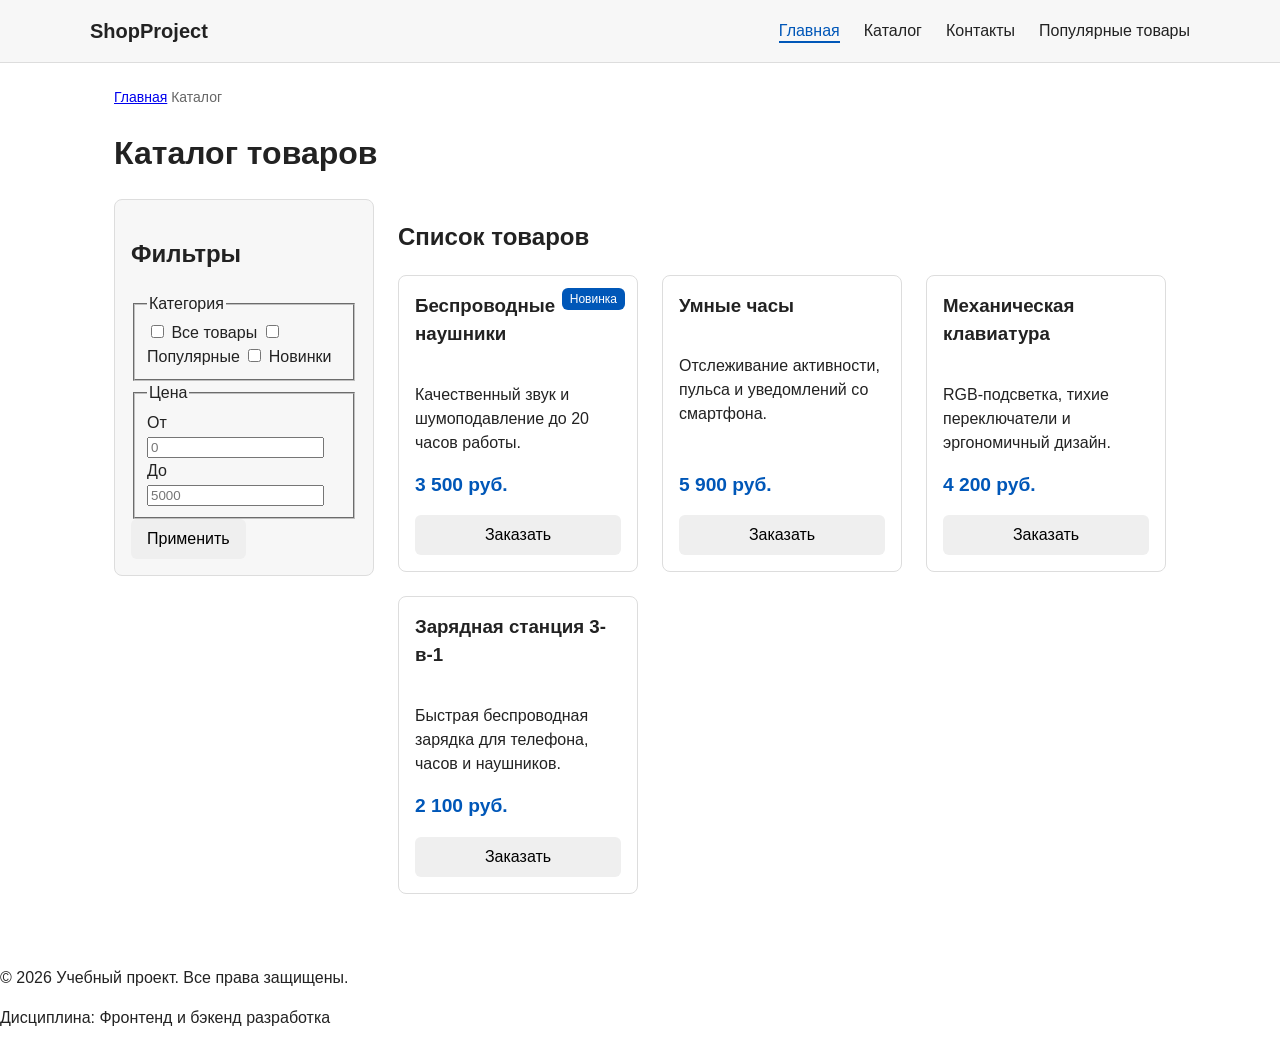
==== commit 911d53e9: "bug fix 2" ====
--- a/catalog.html
+++ b/catalog.html
@@ -9,25 +9,27 @@
   <script src="js/main.js" defer></script>
 </head>
 <body>
-  <header class="header">
-    <div class="header__container">
-      <a class="logo" href="index.html">ShopProject</a>
-      <input type="checkbox" id="menu-toggle" class="menu-toggle" hidden>
-      <label for="menu-toggle" class="burger-button" aria-label="Открыть меню">
-        <span></span><span></span><span></span>
-      </label>
-      <nav class="nav" aria-label="Основная навигация">
-        <ul class="nav__list">
-          <li class="nav__item"><a class="nav__link" href="index.html">Главная</a></li>
-          <li class="nav__item"><a class="nav__link nav__link--active" href="catalog.html">Каталог</a></li>
-          <li class="nav__item"><a class="nav__link" href="contacts.html">О нас / Контакты</a></li>
-          <li class="nav__item"><a class="nav__link" href="index.html#advantages">Преимущества</a></li>
-          <li class="nav__item"><a class="nav__link" href="index.html#popular">Товары</a></li>
-        </ul>
-      </nav>
-    </div>
-  </header>
- 
+<header class="site-header">
+  <div class="site-header__inner">
+    <a class="site-header__logo" href="index.html">ShopProject</a>
+    <nav class="site-nav" aria-label="Основная навигация">
+      <ul class="site-nav__list">
+        <li class="site-nav__item">
+          <a class="site-nav__link site-nav__link--active" href="index.html">Главная</a>
+        </li>
+        <li class="site-nav__item">
+          <a class="site-nav__link" href="catalog.html">Каталог</a>
+        </li>
+        <li class="site-nav__item">
+          <a class="site-nav__link" href="contacts.html">Контакты</a>
+        </li>
+        <li class="site-nav__item">
+          <a class="site-nav__link" href="#popular">Популярные товары</a>
+        </li>
+      </ul>
+    </nav>
+  </div>
+</header>
   <main class="main-content">
   <nav class="breadcrumbs" aria-label="Хлебные крошки">
     <a href="index.html">Главная</a>
--- a/css/style.css
+++ b/css/style.css
@@ -1,8 +1,7 @@
 /* ===============================
-   1. Переменные проекта
+   1. Дизайн-токены (Переменные)
    =============================== */
 :root {
-  /* Основные цвета */
   --color-bg: #ffffff;
   --color-text: #222222;
   --color-muted: #666666;
@@ -16,24 +15,21 @@
   --color-success-bg: #eefaf0;
   --color-white: #ffffff;
 
-  /* Отступы */
   --space-xs: 4px;
   --space-sm: 8px;
   --space-md: 16px;
   --space-lg: 24px;
   --space-xl: 32px;
 
-  /* Скругления */
   --radius-sm: 6px;
   --radius-md: 8px;
   --radius-lg: 12px;
 
-  /* Размеры */
   --container-width: 1100px;
 }
 
 /* ===============================
-   2. Базовые стили
+   2. Базовые глобальные стили
    =============================== */
 *,
 *::before,
@@ -59,39 +55,10 @@
   padding: var(--space-lg);
 }
 
-footer {
-  background-color: var(--color-surface);
-  padding: var(--space-lg);
-  text-align: center;
-}
-
-/* ===============================
-   3. Хлебные крошки
-   =============================== */
-.breadcrumbs {
-  margin-bottom: var(--space-md);
-  font-size: 14px;
-  color: var(--color-muted);
-}
-
-.breadcrumbs a {
-  color: var(--color-primary);
-  text-decoration: none;
-}
-
-.breadcrumbs a:hover {
-  text-decoration: underline;
-}
-
-.breadcrumbs span::before {
-  content: " / ";
-  color: var(--color-muted);
-}
-
-/* ===============================
-   4. Шапка и Навигация (Flexbox)
-   =============================== */
-.header {
+/* ===============================
+   3. Блок: site-header & site-nav
+   =============================== */
+.site-header {
   position: sticky;
   top: 0;
   z-index: 1000;
@@ -100,7 +67,7 @@
   padding: var(--space-md) var(--space-lg);
 }
 
-.header__container {
+.site-header__inner {
   max-width: var(--container-width);
   margin: 0 auto;
   display: flex;
@@ -108,14 +75,14 @@
   justify-content: space-between;
 }
 
-.logo {
+.site-header__logo {
   font-size: 1.25rem;
-  font-weight: bold;
+  font-weight: 700;
   color: var(--color-text);
   text-decoration: none;
 }
 
-.nav__list {
+.site-nav__list {
   display: flex;
   gap: var(--space-lg);
   margin: 0;
@@ -123,46 +90,69 @@
   list-style: none;
 }
 
-.nav__link {
+.site-nav__link {
   color: var(--color-text);
   text-decoration: none;
   font-weight: 500;
   transition: color 0.2s ease;
 }
 
-.nav__link:hover {
-  color: var(--color-primary);
-}
-
-.nav__link--active {
+.site-nav__link:hover {
+  color: var(--color-primary);
+}
+
+.site-nav__link--active {
   color: var(--color-primary);
   border-bottom: 2px solid var(--color-primary);
   padding-bottom: 2px;
 }
 
-.burger-button {
-  display: none;
-  flex-direction: column;
-  gap: 4px;
-  cursor: pointer;
-}
-
-.burger-button span {
-  width: 24px;
-  height: 3px;
-  background-color: var(--color-text);
-  border-radius: 2px;
-}
-
-/* ===============================
-   5. Макет каталога и Сетка (Grid)
-   =============================== */
-.page-title {
+/* ===============================
+   4. Блок: breadcrumbs
+   =============================== */
+.breadcrumbs {
+  margin-bottom: var(--space-md);
+  font-size: 14px;
+  color: var(--color-muted);
+}
+
+.breadcrumbs__link {
+  color: var(--color-primary);
+  text-decoration: none;
+}
+
+.breadcrumbs__link:hover {
+  text-decoration: underline;
+}
+
+.breadcrumbs__current::before {
+  content: " / ";
+  color: var(--color-muted);
+}
+
+/* ===============================
+   5. Блок: hero & section
+   =============================== */
+.hero {
+  max-width: var(--container-width);
+  margin: 0 auto var(--space-xl);
+  padding: var(--space-xl) var(--space-lg);
+  background-color: var(--color-surface-accent);
+  border-radius: var(--radius-lg);
+}
+
+.section {
+  max-width: var(--container-width);
+  margin: 0 auto var(--space-xl);
+}
+
+.section__title {
   margin-top: 0;
-  margin-bottom: var(--space-lg);
-}
-
-/* Двухколоночный макет каталога (Фильтры слева, товары справа) */
+}
+
+/* ===============================
+   6. Блоки: catalog-layout & catalog-filters
+   =============================== */
 .catalog-layout {
   display: grid;
   grid-template-columns: 260px 1fr;
@@ -171,7 +161,6 @@
   margin-bottom: var(--space-xl);
 }
 
-/* Область фильтров слева */
 .catalog-filters {
   grid-area: filters;
   padding: var(--space-md);
@@ -181,50 +170,19 @@
   height: fit-content;
 }
 
-.filters-form {
-  display: flex;
-  flex-direction: column;
-  gap: var(--space-md);
-}
-
-.filters-form fieldset {
-  margin: 0;
-  padding: var(--space-md);
-  border: 1px solid var(--color-border);
-  border-radius: var(--radius-sm);
-}
-
-.filters-form label {
-  display: block;
-  margin-bottom: var(--space-xs);
-  cursor: pointer;
-}
-
-.filters-form input[type="number"] {
-  width: 100%;
-  padding: 6px 8px;
-  margin-bottom: var(--space-xs);
-  border: 1px solid var(--color-border);
-  border-radius: var(--radius-sm);
-}
-
-/* Область товаров справа */
 .catalog-products {
   grid-area: products;
 }
 
-.catalog-products h2 {
-  margin-top: 0;
-}
-
-/* Сетка карточек товаров (3 колонки) */
+/* ===============================
+   7. Блок: products-grid & product-card
+   =============================== */
 .products-grid {
   display: grid;
   grid-template-columns: repeat(3, 1fr);
   gap: var(--space-lg);
 }
 
-/* Карточка товара */
 .product-card {
   position: relative;
   display: flex;
@@ -239,7 +197,10 @@
   border-color: var(--color-primary);
 }
 
-.product-card h3,
+.product-card--featured {
+  border-color: var(--color-primary);
+}
+
 .product-card__title {
   margin-top: 0;
 }
@@ -257,66 +218,124 @@
 
 .product-card__price {
   font-size: 1.2rem;
-  font-weight: bold;
+  font-weight: 700;
   color: var(--color-primary);
   margin-top: auto;
   margin-bottom: var(--space-md);
 }
 
 /* ===============================
-   6. Общие компоненты и кнопки
+   8. Блок: button
    =============================== */
 .button {
   display: inline-block;
   padding: var(--space-sm) var(--space-md);
+  border: none;
+  border-radius: var(--radius-sm);
+  font: inherit;
+  text-decoration: none;
+  cursor: pointer;
+}
+
+.button--primary {
   color: var(--color-white);
   background-color: var(--color-primary);
-  text-decoration: none;
+}
+
+.button--primary:hover {
+  background-color: var(--color-primary-dark);
+}
+
+.button--secondary {
+  color: var(--color-primary);
+  background-color: transparent;
+  border: 1px solid var(--color-primary);
+}
+
+.button--secondary:hover {
+  color: var(--color-white);
+  background-color: var(--color-primary);
+}
+
+/* ===============================
+   9. Блоки: order-dialog & order-form
+   =============================== */
+/* Модальное окно */
+.order-dialog {
+  width: min(100% - 32px, 560px);
+  padding: var(--space-lg);
   border: none;
+  border-radius: var(--radius-lg);
+  background-color: var(--color-bg);
+}
+
+.order-dialog::backdrop {
+  background-color: rgba(0, 0, 0, 0.5);
+}
+
+.order-dialog__title {
+  margin-top: 0;
+  margin-bottom: var(--space-md);
+}
+
+/* Форма в модальном окне */
+.order-form__field {
+  margin-bottom: var(--space-md);
+}
+
+.order-form__label {
+  display: block; /* Переносит подпись на отдельную строку */
+  margin-bottom: var(--space-xs);
+  font-weight: bold;
+}
+
+.order-form__input,
+.order-form__select,
+.order-form__textarea {
+  width: 100%; /* Растягивает поля на всю ширину окна */
+  padding: 10px 12px;
+  border: 1px solid var(--color-border);
   border-radius: var(--radius-sm);
+  font: inherit;
+  background-color: var(--color-bg);
+}
+
+.order-form__input:focus-visible,
+.order-form__select:focus-visible,
+.order-form__textarea:focus-visible {
+  outline: 2px solid var(--color-primary);
+  outline-offset: 2px;
+}
+
+.order-form__hint {
+  display: block;
+  margin-top: 4px;
+  color: var(--color-muted);
+  font-size: 0.85rem;
+}
+
+.order-form__field--checkbox {
+  display: flex;
+  align-items: center;
+}
+
+.order-form__checkbox-label {
+  display: flex;
+  align-items: center;
+  gap: 8px;
   cursor: pointer;
-  align-self: flex-start;
-}
-
-.button:hover {
-  background-color: var(--color-primary-dark);
-}
-
-/* ===============================
-   7. Мобильная адаптивность
-   =============================== */
-@media (max-width: 768px) {
-  .catalog-layout {
-    grid-template-columns: 1fr;
-    grid-template-areas:
-      "filters"
-      "products";
-  }
-
-  .products-grid {
-    grid-template-columns: 1fr;
-  }
-
-  .burger-button {
-    display: flex;
-  }
-
-  .nav {
-    display: none;
-    width: 100%;
-  }
-
-  .menu-toggle:checked ~ .nav {
-    display: block;
-  }
-
-  .header__container {
-    flex-wrap: wrap;
-  }
-
-  .nav__list {
-    flex-direction: column;
-    gap: var(--space-sm);
-    padding-top: var(--space-md);
-  }
-}
+}
+
+.order-form__actions {
+  display: flex;
+  gap: var(--space-md);
+  margin-top: var(--space-lg);
+}
+/* ===============================
+   10. Блок: site-footer
+   =============================== */
+.site-footer {
+  background-color: var(--color-surface);
+  padding: var(--space-lg);
+  text-align: center;
+}
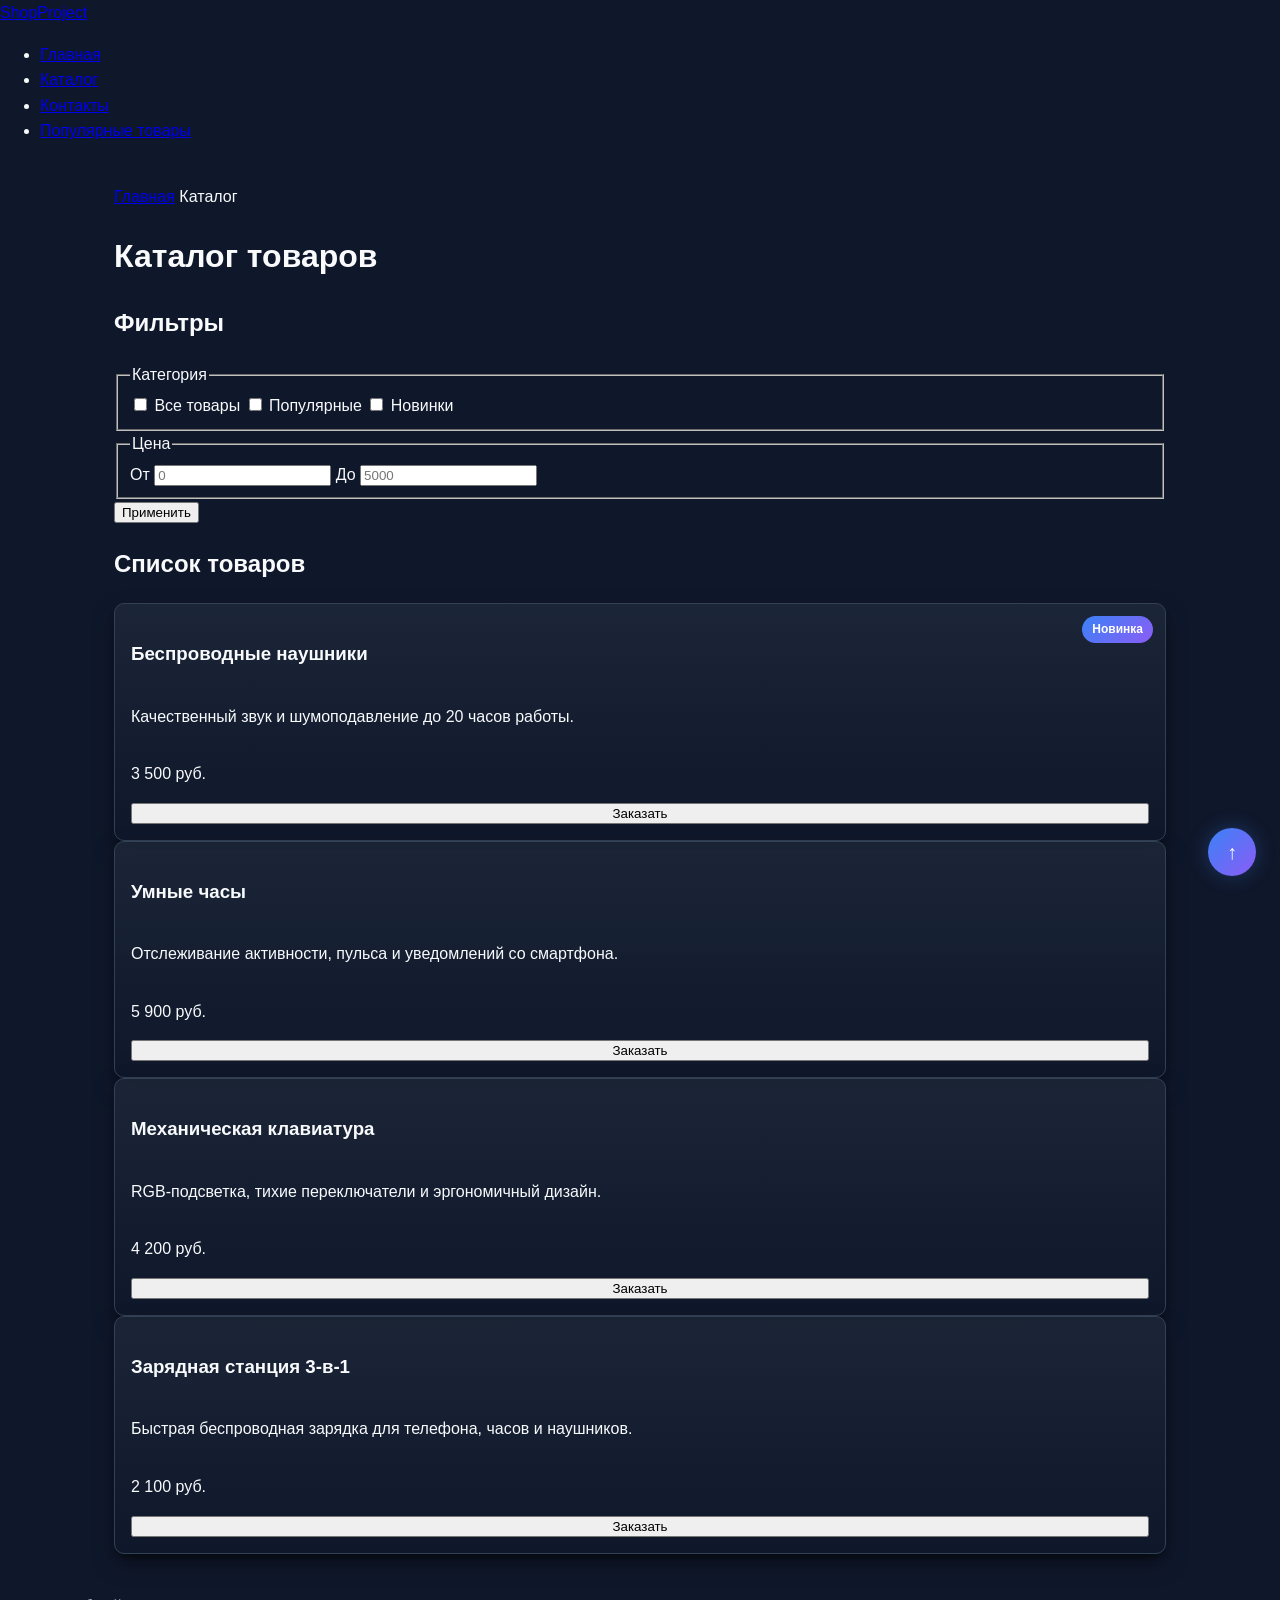
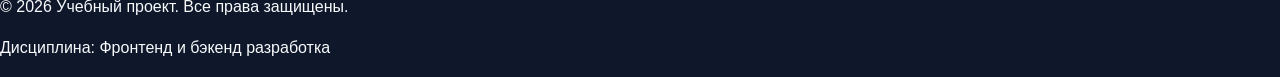
==== commit d6d0a46c: "dark theme and up button" ====
--- a/catalog.html
+++ b/catalog.html
@@ -103,5 +103,6 @@
     <p>&copy; 2026 Учебный проект. Все права защищены.</p>
     <p>Дисциплина: Фронтенд и бэкенд разработка</p>
   </footer>
+<a href="#" class="scroll-top" title="Наверх" aria-label="Вернуться к началу страницы">↑</a>
 </body>
 </html>
--- a/css/style.css
+++ b/css/style.css
@@ -1,18 +1,21 @@
 /* ===============================
-   1. Дизайн-токены (Переменные)
+   1. Дизайн-токены
    =============================== */
 :root {
-  --color-bg: #ffffff;
-  --color-text: #222222;
-  --color-muted: #666666;
-  --color-primary: #0057b8;
-  --color-primary-dark: #003f86;
-  --color-border: #dddddd;
-  --color-surface: #f7f7f7;
-  --color-surface-accent: #eef5ff;
-  --color-danger: #b00020;
-  --color-success: #168a2f;
-  --color-success-bg: #eefaf0;
+  --color-bg: #0f172a;
+  --color-surface: #1e293b;
+  --color-surface-card: #1e293b;
+  --color-text: #f8fafc;
+  --color-muted: #94a3b8;
+  --color-border: #334155;
+  
+  --color-primary: #3b82f6;
+  --color-primary-dark: #2563eb;
+  --color-accent-gradient: linear-gradient(135deg, #3b82f6 0%, #8b5cf6 100%);
+  --color-card-gradient: linear-gradient(180deg, rgba(30, 41, 59, 0.8) 0%, rgba(15, 23, 42, 0.9) 100%);
+
+  --color-danger: #ef4444;
+  --color-success: #10b981;
   --color-white: #ffffff;
 
   --space-xs: 4px;
@@ -22,14 +25,16 @@
   --space-xl: 32px;
 
   --radius-sm: 6px;
-  --radius-md: 8px;
-  --radius-lg: 12px;
+  --radius-md: 10px;
+  --radius-lg: 16px;
 
   --container-width: 1100px;
+  --shadow-lg: 0 10px 25px -5px rgba(0, 0, 0, 0.5), 0 8px 10px -6px rgba(0, 0, 0, 0.5);
+  --shadow-glow: 0 0 20px rgba(59, 130, 246, 0.3);
 }
 
 /* ===============================
-   2. Базовые глобальные стили
+   2. Базовые стили
    =============================== */
 *,
 *::before,
@@ -43,8 +48,8 @@
 
 body {
   margin: 0;
-  font-family: Arial, sans-serif;
-  line-height: 1.5;
+  font-family: 'Segoe UI', Tahoma, Geneva, Verdana, sans-serif;
+  line-height: 1.6;
   color: var(--color-text);
   background-color: var(--color-bg);
 }
@@ -56,133 +61,36 @@
 }
 
 /* ===============================
-   3. Блок: site-header & site-nav
+   3. Кнопка «Наверх» (position: fixed)
    =============================== */
-.site-header {
-  position: sticky;
-  top: 0;
-  z-index: 1000;
-  background-color: var(--color-surface);
-  border-bottom: 1px solid var(--color-border);
-  padding: var(--space-md) var(--space-lg);
+.scroll-top {
+  position: fixed;
+  bottom: 24px;
+  right: 24px;
+  z-index: 99;
+  display: flex;
+  align-items: center;
+  justify-content: center;
+  width: 48px;
+  height: 48px;
+  background: var(--color-accent-gradient);
+  color: var(--color-white);
+  border-radius: 50%;
+  text-decoration: none;
+  font-size: 20px;
+  font-weight: bold;
+  box-shadow: var(--shadow-glow);
+  transition: transform 0.2s ease, opacity 0.2s ease;
 }
 
-.site-header__inner {
-  max-width: var(--container-width);
-  margin: 0 auto;
-  display: flex;
-  align-items: center;
-  justify-content: space-between;
-}
-
-.site-header__logo {
-  font-size: 1.25rem;
-  font-weight: 700;
-  color: var(--color-text);
-  text-decoration: none;
-}
-
-.site-nav__list {
-  display: flex;
-  gap: var(--space-lg);
-  margin: 0;
-  padding: 0;
-  list-style: none;
-}
-
-.site-nav__link {
-  color: var(--color-text);
-  text-decoration: none;
-  font-weight: 500;
-  transition: color 0.2s ease;
-}
-
-.site-nav__link:hover {
-  color: var(--color-primary);
-}
-
-.site-nav__link--active {
-  color: var(--color-primary);
-  border-bottom: 2px solid var(--color-primary);
-  padding-bottom: 2px;
+.scroll-top:hover {
+  transform: translateY(-4px) scale(1.05);
+  box-shadow: 0 0 25px rgba(139, 92, 246, 0.6);
 }
 
 /* ===============================
-   4. Блок: breadcrumbs
+   4. Карточка товара и градиенты
    =============================== */
-.breadcrumbs {
-  margin-bottom: var(--space-md);
-  font-size: 14px;
-  color: var(--color-muted);
-}
-
-.breadcrumbs__link {
-  color: var(--color-primary);
-  text-decoration: none;
-}
-
-.breadcrumbs__link:hover {
-  text-decoration: underline;
-}
-
-.breadcrumbs__current::before {
-  content: " / ";
-  color: var(--color-muted);
-}
-
-/* ===============================
-   5. Блок: hero & section
-   =============================== */
-.hero {
-  max-width: var(--container-width);
-  margin: 0 auto var(--space-xl);
-  padding: var(--space-xl) var(--space-lg);
-  background-color: var(--color-surface-accent);
-  border-radius: var(--radius-lg);
-}
-
-.section {
-  max-width: var(--container-width);
-  margin: 0 auto var(--space-xl);
-}
-
-.section__title {
-  margin-top: 0;
-}
-
-/* ===============================
-   6. Блоки: catalog-layout & catalog-filters
-   =============================== */
-.catalog-layout {
-  display: grid;
-  grid-template-columns: 260px 1fr;
-  grid-template-areas: "filters products";
-  gap: var(--space-lg);
-  margin-bottom: var(--space-xl);
-}
-
-.catalog-filters {
-  grid-area: filters;
-  padding: var(--space-md);
-  border: 1px solid var(--color-border);
-  border-radius: var(--radius-md);
-  background-color: var(--color-surface);
-  height: fit-content;
-}
-
-.catalog-products {
-  grid-area: products;
-}
-
-/* ===============================
-   7. Блок: products-grid & product-card
-   =============================== */
-.products-grid {
-  display: grid;
-  grid-template-columns: repeat(3, 1fr);
-  gap: var(--space-lg);
-}
-
 .product-card {
   position: relative;
   display: flex;
@@ -190,152 +98,79 @@
   padding: var(--space-md);
   border: 1px solid var(--color-border);
   border-radius: var(--radius-md);
-  background-color: var(--color-bg);
+  background: var(--color-card-gradient);
+  box-shadow: var(--shadow-lg);
+  transition: border-color 0.3s ease, transform 0.3s ease;
 }
 
 .product-card:hover {
   border-color: var(--color-primary);
-}
-
-.product-card--featured {
-  border-color: var(--color-primary);
-}
-
-.product-card__title {
-  margin-top: 0;
+  transform: translateY(-4px);
 }
 
 .product-card__badge {
   position: absolute;
   top: 12px;
   right: 12px;
-  background-color: var(--color-primary);
+  background: var(--color-accent-gradient);
   color: var(--color-white);
   font-size: 0.75rem;
-  padding: 2px 8px;
-  border-radius: var(--radius-sm);
-}
-
-.product-card__price {
-  font-size: 1.2rem;
-  font-weight: 700;
-  color: var(--color-primary);
-  margin-top: auto;
-  margin-bottom: var(--space-md);
+  font-weight: bold;
+  padding: 4px 10px;
+  border-radius: 20px;
 }
 
 /* ===============================
-   8. Блок: button
+   5. Улучшенное модальное окно
    =============================== */
-.button {
-  display: inline-block;
-  padding: var(--space-sm) var(--space-md);
-  border: none;
-  border-radius: var(--radius-sm);
-  font: inherit;
-  text-decoration: none;
-  cursor: pointer;
-}
-
-.button--primary {
-  color: var(--color-white);
-  background-color: var(--color-primary);
-}
-
-.button--primary:hover {
-  background-color: var(--color-primary-dark);
-}
-
-.button--secondary {
-  color: var(--color-primary);
-  background-color: transparent;
-  border: 1px solid var(--color-primary);
-}
-
-.button--secondary:hover {
-  color: var(--color-white);
-  background-color: var(--color-primary);
-}
-
-/* ===============================
-   9. Блоки: order-dialog & order-form
-   =============================== */
-/* Модальное окно */
 .order-dialog {
   width: min(100% - 32px, 560px);
-  padding: var(--space-lg);
-  border: none;
+  padding: var(--space-xl);
+  border: 1px solid var(--color-border);
   border-radius: var(--radius-lg);
-  background-color: var(--color-bg);
+  background-color: var(--color-surface);
+  color: var(--color-text);
+  box-shadow: var(--shadow-lg), var(--shadow-glow);
 }
 
 .order-dialog::backdrop {
-  background-color: rgba(0, 0, 0, 0.5);
-}
-
-.order-dialog__title {
-  margin-top: 0;
-  margin-bottom: var(--space-md);
-}
-
-/* Форма в модальном окне */
-.order-form__field {
-  margin-bottom: var(--space-md);
-}
-
-.order-form__label {
-  display: block; /* Переносит подпись на отдельную строку */
-  margin-bottom: var(--space-xs);
-  font-weight: bold;
+  background: rgba(15, 23, 42, 0.8);
+  backdrop-filter: blur(4px);
 }
 
 .order-form__input,
 .order-form__select,
 .order-form__textarea {
-  width: 100%; /* Растягивает поля на всю ширину окна */
-  padding: 10px 12px;
+  width: 100%;
+  padding: 10px 14px;
   border: 1px solid var(--color-border);
   border-radius: var(--radius-sm);
+  background-color: var(--color-bg);
+  color: var(--color-text);
   font: inherit;
-  background-color: var(--color-bg);
 }
 
-.order-form__input:focus-visible,
-.order-form__select:focus-visible,
-.order-form__textarea:focus-visible {
-  outline: 2px solid var(--color-primary);
-  outline-offset: 2px;
+.order-form__input:focus,
+.order-form__select:focus,
+.order-form__textarea:focus {
+  border-color: var(--color-primary);
+  outline: none;
+  box-shadow: 0 0 10px rgba(59, 130, 246, 0.4);
 }
 
-.order-form__hint {
-  display: block;
-  margin-top: 4px;
-  color: var(--color-muted);
-  font-size: 0.85rem;
+.button--primary {
+  background: var(--color-accent-gradient);
+  color: var(--color-white);
+  font-weight: 600;
 }
 
-.order-form__field--checkbox {
-  display: flex;
-  align-items: center;
+.button--secondary {
+  background: transparent;
+  color: var(--color-muted);
+  border: 1px solid var(--color-border);
 }
 
-.order-form__checkbox-label {
-  display: flex;
-  align-items: center;
-  gap: 8px;
-  cursor: pointer;
-}
-
-.order-form__actions {
-  display: flex;
-  gap: var(--space-md);
-  margin-top: var(--space-lg);
-}
-/* ===============================
-   10. Блок: site-footer
-   =============================== */
-.site-footer {
-  background-color: var(--color-surface);
-  padding: var(--space-lg);
-  text-align: center;
+.button--secondary:hover {
+  color: var(--color-text);
+  border-color: var(--color-primary);
 }
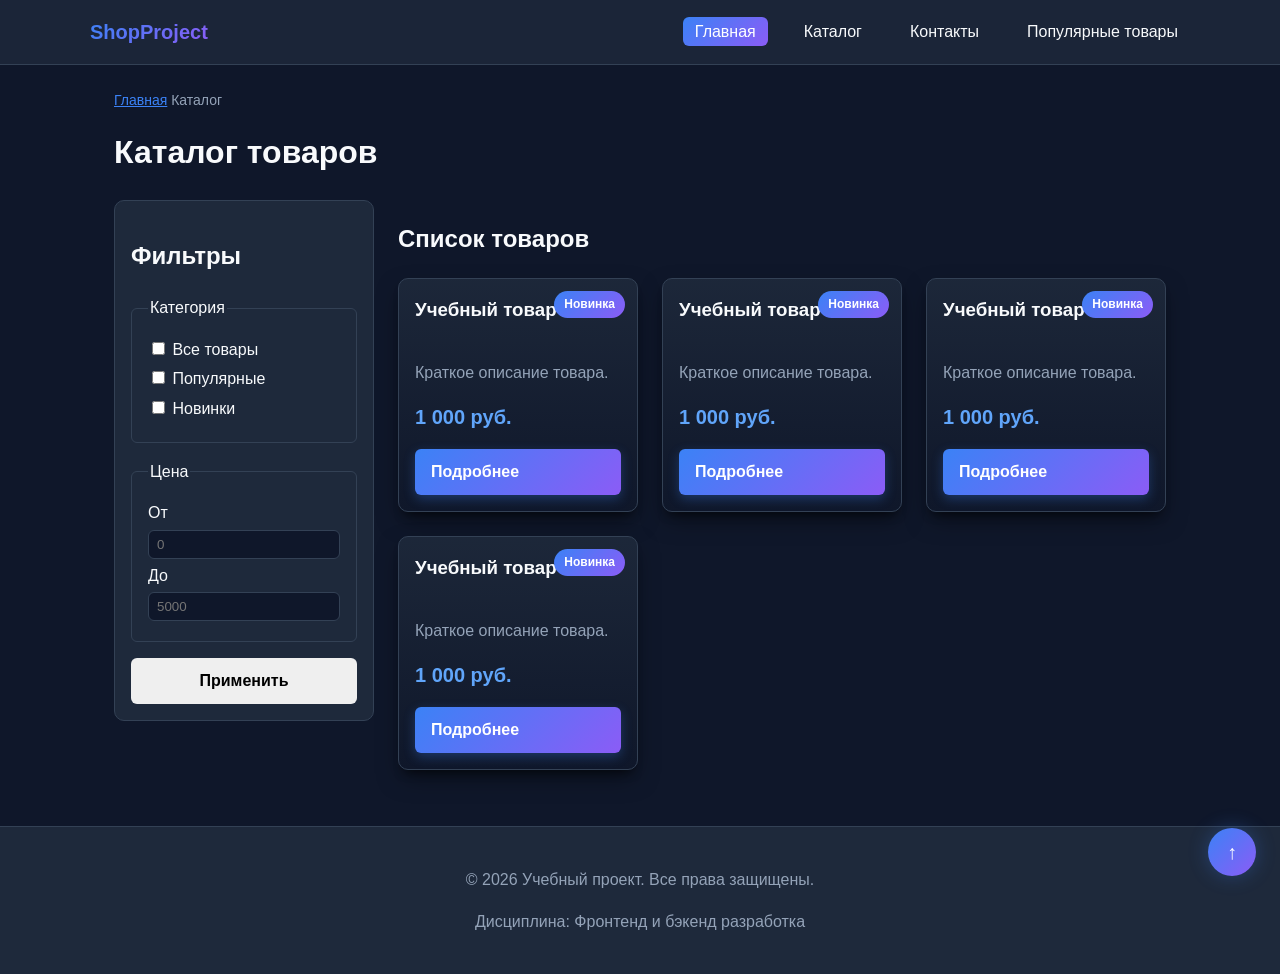
==== commit c467d60d: "add 2 pages and bug fixing up button" ====
--- a/catalog.html
+++ b/catalog.html
@@ -68,31 +68,34 @@
       <div class="products-grid">
         <article class="product-card">
           <span class="product-card__badge">Новинка</span>
-          <h3 class="product-card__title">Беспроводные наушники</h3>
-          <p class="product-card__description">Качественный звук и шумоподавление до 20 часов работы.</p>
-          <p class="product-card__price">3 500 руб.</p>
-          <button class="button product-card__button" type="button" data-product="Беспроводные наушники">Заказать</button>
+          <h3 class="product-card__title">Учебный товар №1</h3>
+          <p class="product-card__description">Краткое описание товара.</p>
+          <p class="product-card__price">1 000 руб.</p>
+         <a class="button button--primary" href="product.html">Подробнее</a>
         </article>
 
         <article class="product-card">
-          <h3 class="product-card__title">Умные часы</h3>
-          <p class="product-card__description">Отслеживание активности, пульса и уведомлений со смартфона.</p>
-          <p class="product-card__price">5 900 руб.</p>
-          <button class="button product-card__button" type="button" data-product="Умные часы">Заказать</button>
+          <span class="product-card__badge">Новинка</span>
+          <h3 class="product-card__title">Учебный товар №2</h3>
+          <p class="product-card__description">Краткое описание товара.</p>
+          <p class="product-card__price">1 000 руб.</p>
+         <a class="button button--primary" href="product.html">Подробнее</a>
         </article>
 
         <article class="product-card">
-          <h3 class="product-card__title">Механическая клавиатура</h3>
-          <p class="product-card__description">RGB-подсветка, тихие переключатели и эргономичный дизайн.</p>
-          <p class="product-card__price">4 200 руб.</p>
-          <button class="button product-card__button" type="button" data-product="Механическая клавиатура">Заказать</button>
+          <span class="product-card__badge">Новинка</span>
+          <h3 class="product-card__title">Учебный товар №3</h3>
+          <p class="product-card__description">Краткое описание товара.</p>
+          <p class="product-card__price">1 000 руб.</p>
+         <a class="button button--primary" href="product.html">Подробнее</a>
         </article>
 
         <article class="product-card">
-          <h3 class="product-card__title">Зарядная станция 3-в-1</h3>
-          <p class="product-card__description">Быстрая беспроводная зарядка для телефона, часов и наушников.</p>
-          <p class="product-card__price">2 100 руб.</p>
-          <button class="button product-card__button" type="button" data-product="Зарядная станция">Заказать</button>
+          <span class="product-card__badge">Новинка</span>
+          <h3 class="product-card__title">Учебный товар №4</h3>
+          <p class="product-card__description">Краткое описание товара.</p>
+          <p class="product-card__price">1 000 руб.</p>
+         <a class="button button--primary" href="product.html">Подробнее</a>
         </article>
       </div>
     </section>
@@ -103,6 +106,6 @@
     <p>&copy; 2026 Учебный проект. Все права защищены.</p>
     <p>Дисциплина: Фронтенд и бэкенд разработка</p>
   </footer>
-<a href="#" class="scroll-top" title="Наверх" aria-label="Вернуться к началу страницы">↑</a>
+  <a href="#" class="scroll-top" title="Наверх" aria-label="Вернуться к началу страницы">↑</a>
 </body>
 </html>
--- a/css/style.css
+++ b/css/style.css
@@ -1,5 +1,5 @@
 /* ===============================
-   1. Дизайн-токены
+   1. Дизайн-токены (Тёмная тема)
    =============================== */
 :root {
   --color-bg: #0f172a;
@@ -12,7 +12,7 @@
   --color-primary: #3b82f6;
   --color-primary-dark: #2563eb;
   --color-accent-gradient: linear-gradient(135deg, #3b82f6 0%, #8b5cf6 100%);
-  --color-card-gradient: linear-gradient(180deg, rgba(30, 41, 59, 0.8) 0%, rgba(15, 23, 42, 0.9) 100%);
+  --color-card-gradient: linear-gradient(180deg, rgba(30, 41, 59, 0.9) 0%, rgba(15, 23, 42, 0.95) 100%);
 
   --color-danger: #ef4444;
   --color-success: #10b981;
@@ -34,7 +34,7 @@
 }
 
 /* ===============================
-   2. Базовые стили
+   2. Базовые глобальные стили
    =============================== */
 *,
 *::before,
@@ -58,6 +58,24 @@
   max-width: var(--container-width);
   margin: 0 auto;
   padding: var(--space-lg);
+}
+
+footer,
+.site-footer {
+  background-color: var(--color-surface);
+  padding: var(--space-lg);
+  text-align: center;
+  border-top: 1px solid var(--color-border);
+  color: var(--color-muted);
+}
+
+a {
+  color: var(--color-primary);
+  transition: color 0.2s ease;
+}
+
+a:hover {
+  color: #60a5fa;
 }
 
 /* ===============================
@@ -80,17 +98,191 @@
   font-size: 20px;
   font-weight: bold;
   box-shadow: var(--shadow-glow);
-  transition: transform 0.2s ease, opacity 0.2s ease;
+  transition: transform 0.2s ease, box-shadow 0.2s ease;
 }
 
 .scroll-top:hover {
   transform: translateY(-4px) scale(1.05);
   box-shadow: 0 0 25px rgba(139, 92, 246, 0.6);
-}
-
-/* ===============================
-   4. Карточка товара и градиенты
-   =============================== */
+  color: var(--color-white);
+}
+
+/* ===============================
+   4. Блок: site-header & site-nav (Шапка)
+   =============================== */
+.site-header,
+.header {
+  position: sticky;
+  top: 0;
+  z-index: 1000;
+  background-color: rgba(30, 41, 59, 0.85);
+  backdrop-filter: blur(12px);
+  border-bottom: 1px solid var(--color-border);
+  padding: var(--space-md) var(--space-lg);
+}
+
+.site-header__inner,
+.header__container {
+  max-width: var(--container-width);
+  margin: 0 auto;
+  display: flex;
+  align-items: center;
+  justify-content: space-between;
+}
+
+.site-header__logo,
+.logo {
+  font-size: 1.25rem;
+  font-weight: 700;
+  color: var(--color-text);
+  text-decoration: none;
+  background: var(--color-accent-gradient);
+  -webkit-background-clip: text;
+  -webkit-text-fill-color: transparent;
+}
+
+.site-nav__list,
+.nav__list {
+  display: flex;
+  gap: var(--space-lg);
+  margin: 0;
+  padding: 0;
+  list-style: none;
+}
+
+.site-nav__link,
+.nav__link {
+  color: var(--color-text);
+  text-decoration: none;
+  font-weight: 500;
+  padding: 6px 12px;
+  border-radius: var(--radius-sm);
+  transition: all 0.2s ease;
+}
+
+.site-nav__link:hover,
+.nav__link:hover {
+  color: var(--color-white);
+  background-color: rgba(255, 255, 255, 0.05);
+}
+
+.site-nav__link--active,
+.nav__link--active {
+  color: var(--color-white);
+  background: var(--color-accent-gradient);
+  border-bottom: none;
+}
+
+/* ===============================
+   5. Блок: breadcrumbs (Хлебные крошки)
+   =============================== */
+.breadcrumbs {
+  margin-bottom: var(--space-md);
+  font-size: 14px;
+  color: var(--color-muted);
+}
+
+.breadcrumbs__link {
+  color: var(--color-primary);
+  text-decoration: none;
+}
+
+.breadcrumbs__link:hover {
+  text-decoration: underline;
+}
+
+.breadcrumbs__current::before {
+  content: " / ";
+  color: var(--color-muted);
+}
+
+/* ===============================
+   6. Блоки: hero & section
+   =============================== */
+.hero {
+  max-width: var(--container-width);
+  margin: 0 auto var(--space-xl);
+  padding: var(--space-xl) var(--space-lg);
+  background: var(--color-card-gradient);
+  border: 1px solid var(--color-border);
+  border-radius: var(--radius-lg);
+  box-shadow: var(--shadow-lg);
+}
+
+.section {
+  max-width: var(--container-width);
+  margin: 0 auto var(--space-xl);
+}
+
+.section__title,
+.page-title {
+  margin-top: 0;
+  color: var(--color-text);
+}
+
+/* ===============================
+   7. Макет каталога (Grid) и фильтры
+   =============================== */
+.catalog-layout {
+  display: grid;
+  grid-template-columns: 260px 1fr;
+  grid-template-areas: "filters products";
+  gap: var(--space-lg);
+  margin-bottom: var(--space-xl);
+}
+
+.catalog-filters {
+  grid-area: filters;
+  padding: var(--space-md);
+  border: 1px solid var(--color-border);
+  border-radius: var(--radius-md);
+  background-color: var(--color-surface);
+  height: fit-content;
+}
+
+.catalog-products {
+  grid-area: products;
+}
+
+.filters-form {
+  display: flex;
+  flex-direction: column;
+  gap: var(--space-md);
+}
+
+.filters-form fieldset {
+  margin: 0;
+  padding: var(--space-md);
+  border: 1px solid var(--color-border);
+  border-radius: var(--radius-sm);
+}
+
+.filters-form label {
+  display: block;
+  margin-bottom: var(--space-xs);
+  cursor: pointer;
+  color: var(--color-text);
+}
+
+.filters-form input[type="number"] {
+  width: 100%;
+  padding: 6px 8px;
+  margin-bottom: var(--space-xs);
+  border: 1px solid var(--color-border);
+  border-radius: var(--radius-sm);
+  background-color: var(--color-bg);
+  color: var(--color-text);
+}
+
+/* ===============================
+   8. Сетка товаров и Карточка
+   =============================== */
+.products-grid {
+  display: grid;
+  grid-template-columns: repeat(3, 1fr);
+  gap: var(--space-lg);
+}
+
 .product-card {
   position: relative;
   display: flex;
@@ -106,6 +298,20 @@
 .product-card:hover {
   border-color: var(--color-primary);
   transform: translateY(-4px);
+}
+
+.product-card--featured {
+  border-color: var(--color-primary);
+}
+
+.product-card__title,
+.product-card h3 {
+  margin-top: 0;
+  color: var(--color-text);
+}
+
+.product-card__description {
+  color: var(--color-muted);
 }
 
 .product-card__badge {
@@ -120,10 +326,57 @@
   border-radius: 20px;
 }
 
-/* ===============================
-   5. Улучшенное модальное окно
+.product-card__price {
+  font-size: 1.25rem;
+  font-weight: 700;
+  color: #60a5fa;
+  margin-top: auto;
+  margin-bottom: var(--space-md);
+}
+
+/* ===============================
+   9. Кнопки (Блок button)
+   =============================== */
+.button {
+  display: inline-block;
+  padding: 10px var(--space-md);
+  border: none;
+  border-radius: var(--radius-sm);
+  font: inherit;
+  font-weight: 600;
+  text-decoration: none;
+  cursor: pointer;
+  transition: all 0.2s ease;
+}
+
+.button--primary {
+  background: var(--color-accent-gradient);
+  color: var(--color-white);
+  box-shadow: 0 4px 12px rgba(59, 130, 246, 0.3);
+}
+
+.button--primary:hover {
+  box-shadow: 0 6px 20px rgba(59, 130, 246, 0.5);
+  transform: translateY(-1px);
+}
+
+.button--secondary {
+  background: transparent;
+  color: var(--color-muted);
+  border: 1px solid var(--color-border);
+}
+
+.button--secondary:hover {
+  color: var(--color-text);
+  border-color: var(--color-primary);
+  background-color: rgba(255, 255, 255, 0.05);
+}
+
+/* ===============================
+   10. Улучшенное модальное окно (Glassmorphism & Dark Mode)
    =============================== */
 .order-dialog {
+  position: relative;
   width: min(100% - 32px, 560px);
   padding: var(--space-xl);
   border: 1px solid var(--color-border);
@@ -133,21 +386,77 @@
   box-shadow: var(--shadow-lg), var(--shadow-glow);
 }
 
+/* Размытие фона заднего плана */
 .order-dialog::backdrop {
-  background: rgba(15, 23, 42, 0.8);
-  backdrop-filter: blur(4px);
+  background: rgba(15, 23, 42, 0.75);
+  backdrop-filter: blur(8px);
+}
+
+/* Кнопка-крестик закрытия */
+.order-dialog__close-icon {
+  position: absolute;
+  top: 16px;
+  right: 16px;
+  width: 32px;
+  height: 32px;
+  background: transparent;
+  border: 1px solid var(--color-border);
+  border-radius: 50%;
+  color: var(--color-muted);
+  font-size: 20px;
+  line-height: 1;
+  cursor: pointer;
+  display: flex;
+  align-items: center;
+  justify-content: center;
+  transition: all 0.2s ease;
+}
+
+.order-dialog__close-icon:hover {
+  color: var(--color-white);
+  border-color: var(--color-primary);
+  background-color: rgba(255, 255, 255, 0.05);
+  transform: rotate(90deg);
+}
+
+.order-dialog__title {
+  margin-top: 0;
+  margin-bottom: var(--space-xs);
+  color: var(--color-text);
+  font-size: 1.5rem;
+}
+
+.order-dialog__description {
+  margin-top: 0;
+  margin-bottom: var(--space-lg);
+  color: var(--color-muted);
+  font-size: 0.9rem;
+}
+
+/* Форма и блоки полей */
+.order-form__field {
+  margin-bottom: var(--space-md);
+}
+
+.order-form__label {
+  display: block; /* Важно: переносит лейбл над полем ввода */
+  margin-bottom: var(--space-xs);
+  font-weight: 600;
+  font-size: 0.95rem;
+  color: var(--color-text);
 }
 
 .order-form__input,
 .order-form__select,
 .order-form__textarea {
-  width: 100%;
+  width: 100%; /* Растягивает на всю ширину */
   padding: 10px 14px;
   border: 1px solid var(--color-border);
   border-radius: var(--radius-sm);
   background-color: var(--color-bg);
   color: var(--color-text);
   font: inherit;
+  transition: border-color 0.2s ease, box-shadow 0.2s ease;
 }
 
 .order-form__input:focus,
@@ -155,22 +464,39 @@
 .order-form__textarea:focus {
   border-color: var(--color-primary);
   outline: none;
-  box-shadow: 0 0 10px rgba(59, 130, 246, 0.4);
-}
-
-.button--primary {
-  background: var(--color-accent-gradient);
-  color: var(--color-white);
-  font-weight: 600;
-}
-
-.button--secondary {
-  background: transparent;
-  color: var(--color-muted);
-  border: 1px solid var(--color-border);
-}
-
-.button--secondary:hover {
-  color: var(--color-text);
-  border-color: var(--color-primary);
+  box-shadow: 0 0 12px rgba(59, 130, 246, 0.4);
+}
+
+.order-form__hint {
+  display: block;
+  margin-top: 4px;
+  color: var(--color-muted);
+  font-size: 0.8rem;
+}
+
+.order-form__checkbox-label {
+  display: flex;
+  align-items: center;
+  gap: 10px;
+  cursor: pointer;
+  color: var(--color-muted);
+  font-size: 0.9rem;
+}
+
+.order-form__checkbox {
+  width: 18px;
+  height: 18px;
+  accent-color: var(--color-primary);
+  cursor: pointer;
+}
+
+.order-form__actions {
+  display: flex;
+  gap: var(--space-md);
+  margin-top: var(--space-lg);
+}
+
+.order-form__actions .button {
+  flex: 1;
+  text-align: center;
 }
